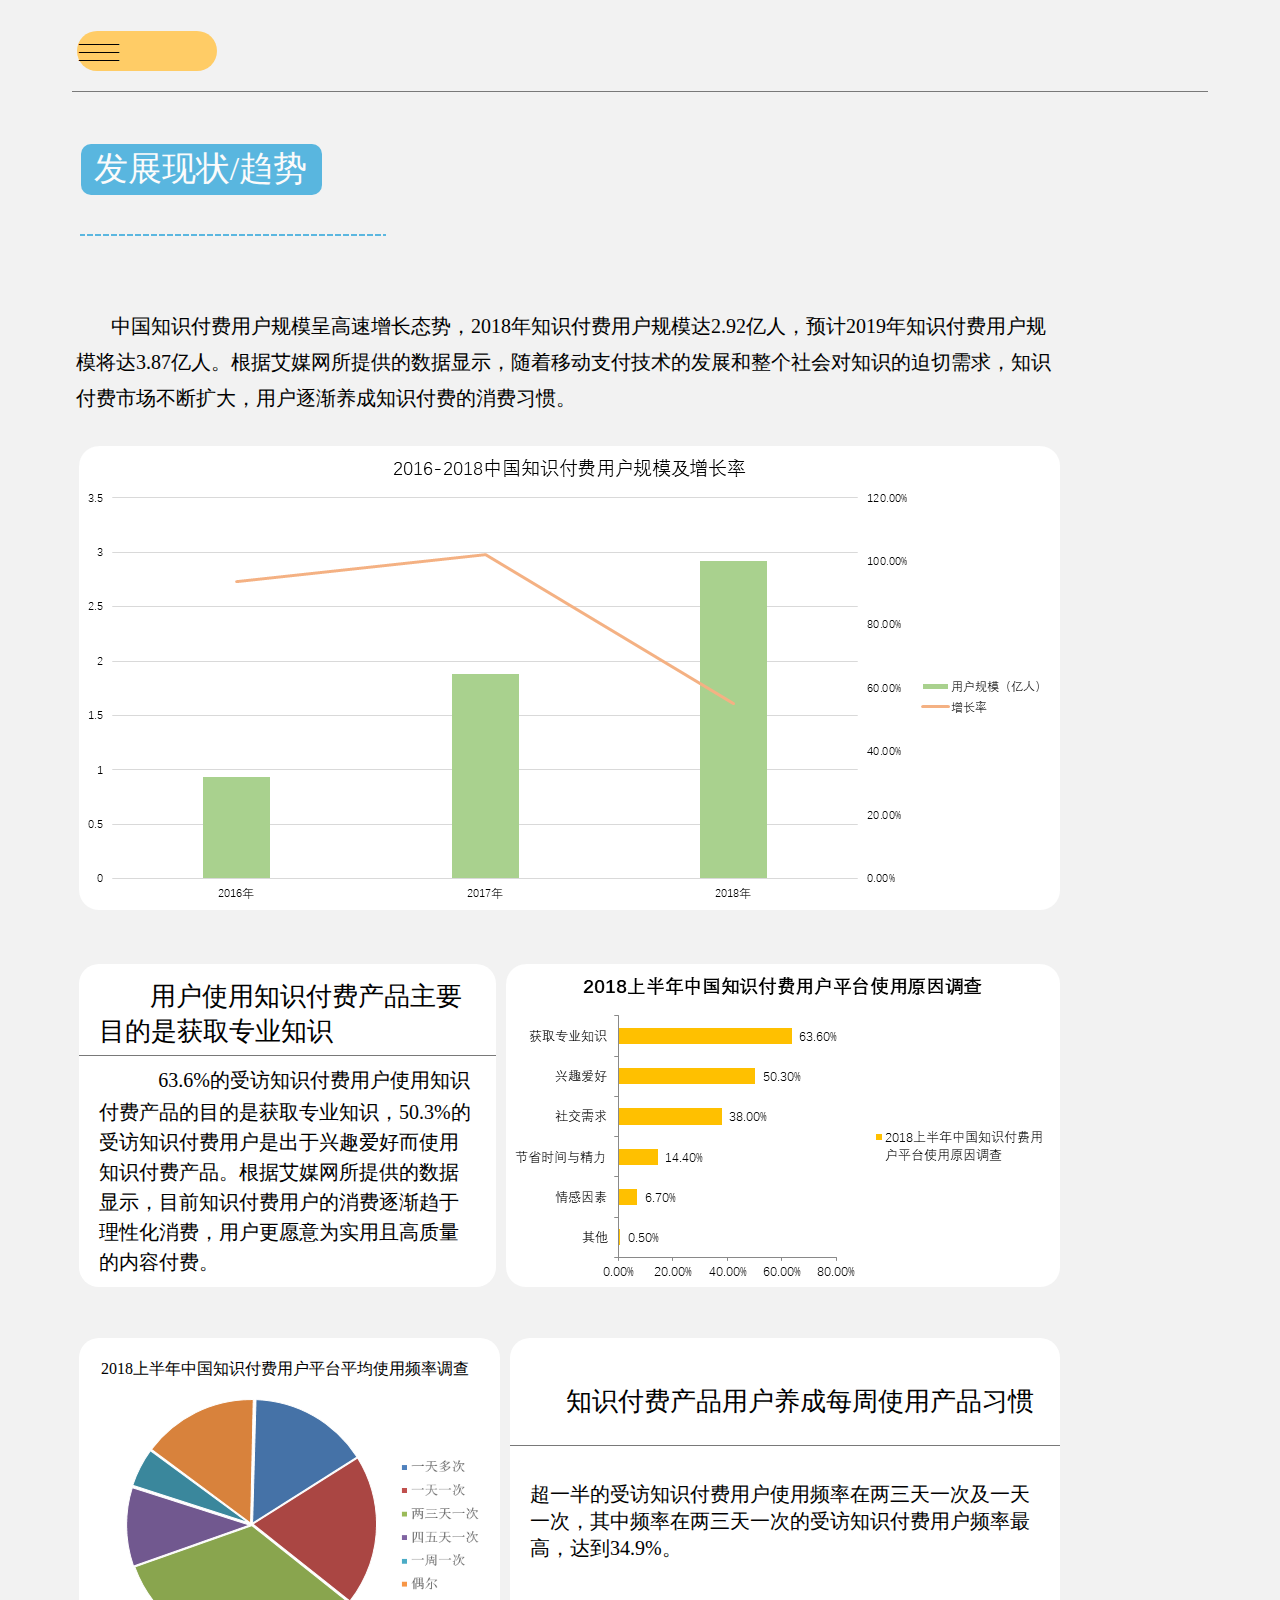
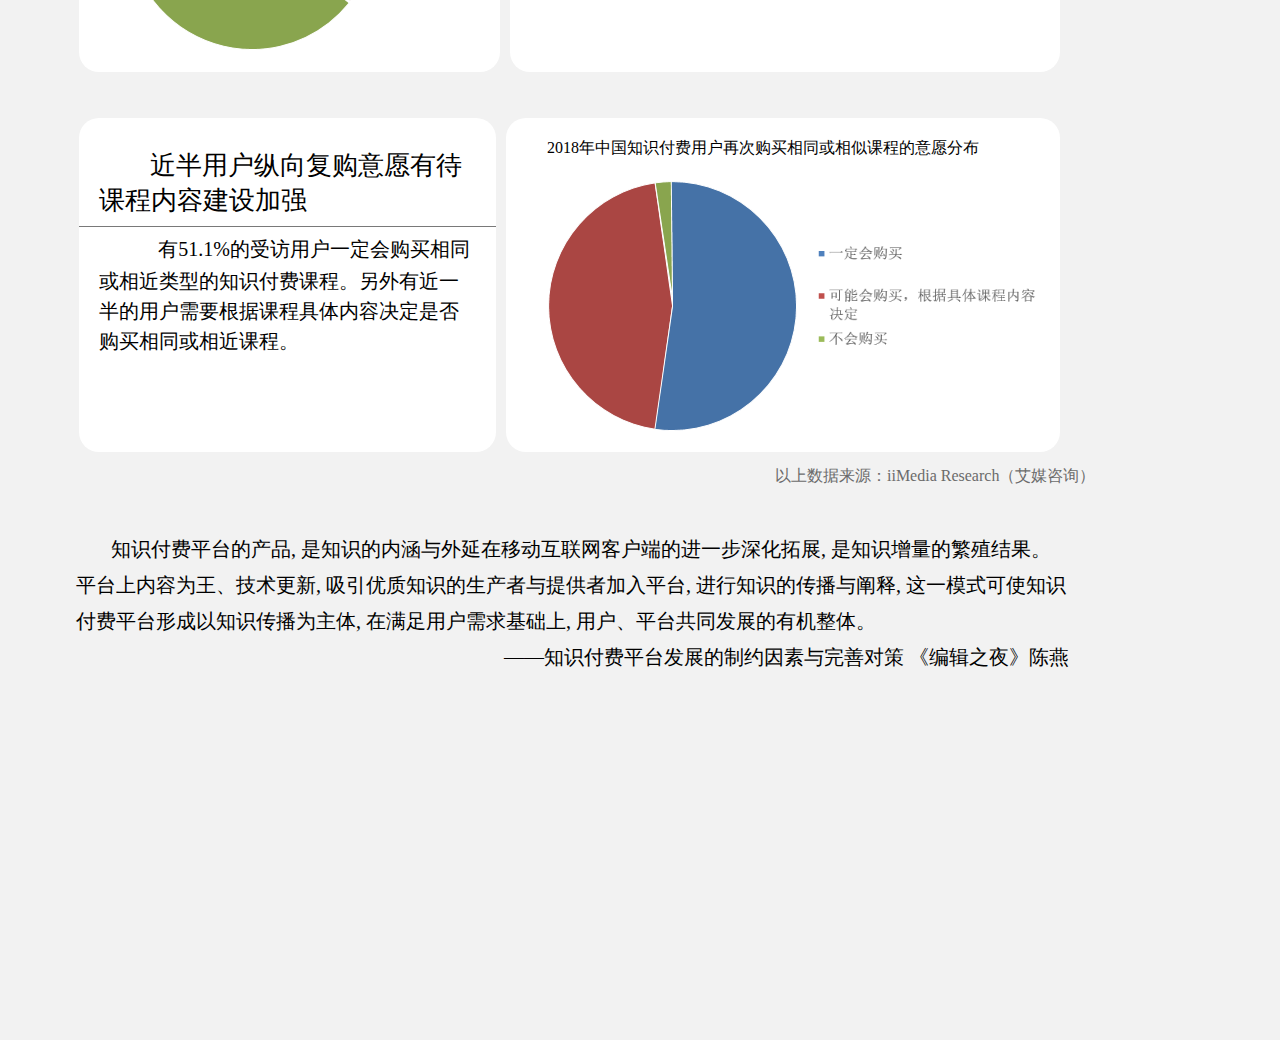
==== 发展现状_趋势.html @ af608e5d "enddata" ====
﻿<!DOCTYPE html>
<html>
  <head>
    <title>发展现状/趋势</title>
    <meta http-equiv="X-UA-Compatible" content="IE=edge"/>
    <meta http-equiv="content-type" content="text/html; charset=utf-8"/>
    <meta name="apple-mobile-web-app-capable" content="yes"/>
    <link href="resources/css/jquery-ui-themes.css" type="text/css" rel="stylesheet"/>
    <link href="resources/css/axure_rp_page.css" type="text/css" rel="stylesheet"/>
    <link href="data/styles.css" type="text/css" rel="stylesheet"/>
    <link href="files/发展现状_趋势/styles.css" type="text/css" rel="stylesheet"/>
    <script src="resources/scripts/jquery-1.7.1.min.js"></script>
    <script src="resources/scripts/jquery-ui-1.8.10.custom.min.js"></script>
    <script src="resources/scripts/axure/axQuery.js"></script>
    <script src="resources/scripts/axure/globals.js"></script>
    <script src="resources/scripts/axutils.js"></script>
    <script src="resources/scripts/axure/annotation.js"></script>
    <script src="resources/scripts/axure/axQuery.std.js"></script>
    <script src="resources/scripts/axure/doc.js"></script>
    <script src="data/document.js"></script>
    <script src="resources/scripts/messagecenter.js"></script>
    <script src="resources/scripts/axure/events.js"></script>
    <script src="resources/scripts/axure/recording.js"></script>
    <script src="resources/scripts/axure/action.js"></script>
    <script src="resources/scripts/axure/expr.js"></script>
    <script src="resources/scripts/axure/geometry.js"></script>
    <script src="resources/scripts/axure/flyout.js"></script>
    <script src="resources/scripts/axure/ie.js"></script>
    <script src="resources/scripts/axure/model.js"></script>
    <script src="resources/scripts/axure/repeater.js"></script>
    <script src="resources/scripts/axure/sto.js"></script>
    <script src="resources/scripts/axure/utils.temp.js"></script>
    <script src="resources/scripts/axure/variables.js"></script>
    <script src="resources/scripts/axure/drag.js"></script>
    <script src="resources/scripts/axure/move.js"></script>
    <script src="resources/scripts/axure/visibility.js"></script>
    <script src="resources/scripts/axure/style.js"></script>
    <script src="resources/scripts/axure/adaptive.js"></script>
    <script src="resources/scripts/axure/tree.js"></script>
    <script src="resources/scripts/axure/init.temp.js"></script>
    <script src="files/发展现状_趋势/data.js"></script>
    <script src="resources/scripts/axure/legacy.js"></script>
    <script src="resources/scripts/axure/viewer.js"></script>
    <script src="resources/scripts/axure/math.js"></script>
    <script type="text/javascript">
      $axure.utils.getTransparentGifPath = function() { return 'resources/images/transparent.gif'; };
      $axure.utils.getOtherPath = function() { return 'resources/Other.html'; };
      $axure.utils.getReloadPath = function() { return 'resources/reload.html'; };
    </script>
  </head>
  <body>
    <div id="base" class="">

      <!-- 目录遮盖 (矩形) -->
      <div id="u890" class="ax_default box_1" data-label="目录遮盖">
        <div id="u890_div" class=""></div>
        <!-- Unnamed () -->
        <div id="u891" class="text" style="display: none; visibility: hidden">
          <p><span></span></p>
        </div>
      </div>

      <!-- Unnamed (矩形) -->
      <div id="u892" class="ax_default label">
        <div id="u892_div" class=""></div>
        <!-- Unnamed () -->
        <div id="u893" class="text" style="visibility: visible;">
          <p><span>&nbsp;&nbsp; &nbsp; &nbsp; 中国知识付费用户规模呈高速增长态势，2018年知识付费用户规模达2.92亿人，预计2019年知识付费用户规模将达3.87亿人。根据艾媒网所提供的数据显示，随着移动支付技术的发展和整个社会对知识的迫切需求，知识付费市场不断扩大，用户逐渐养成知识付费的消费习惯。</span></p>
        </div>
      </div>

      <!-- Unnamed (图片) -->
      <div id="u894" class="ax_default _图片">
        <img id="u894_img" class="img " src="images/发展现状_趋势/u894.png"/>
        <!-- Unnamed () -->
        <div id="u895" class="text" style="display: none; visibility: hidden">
          <p><span></span></p>
        </div>
      </div>

      <!-- Unnamed (椭圆形) -->
      <div id="u896" class="ax_default ellipse">
        <img id="u896_img" class="img " src="images/发展现状_趋势/u896.png"/>
        <!-- Unnamed () -->
        <div id="u897" class="text" style="display: none; visibility: hidden">
          <p><span></span></p>
        </div>
      </div>

      <!-- Unnamed (椭圆形) -->
      <div id="u898" class="ax_default ellipse">
        <img id="u898_img" class="img " src="images/发展现状_趋势/u898.png"/>
        <!-- Unnamed () -->
        <div id="u899" class="text" style="display: none; visibility: hidden">
          <p><span></span></p>
        </div>
      </div>

      <!-- Unnamed (椭圆形) -->
      <div id="u900" class="ax_default ellipse">
        <img id="u900_img" class="img " src="images/发展现状_趋势/u900.png"/>
        <!-- Unnamed () -->
        <div id="u901" class="text" style="display: none; visibility: hidden">
          <p><span></span></p>
        </div>
      </div>

      <!-- Unnamed (椭圆形) -->
      <div id="u902" class="ax_default ellipse">
        <img id="u902_img" class="img " src="images/发展现状_趋势/u902.png"/>
        <!-- Unnamed () -->
        <div id="u903" class="text" style="display: none; visibility: hidden">
          <p><span></span></p>
        </div>
      </div>

      <!-- Unnamed (椭圆形) -->
      <div id="u904" class="ax_default ellipse">
        <img id="u904_img" class="img " src="images/发展现状_趋势/u904.png"/>
        <!-- Unnamed () -->
        <div id="u905" class="text" style="display: none; visibility: hidden">
          <p><span></span></p>
        </div>
      </div>

      <!-- 1z (矩形) -->
      <div id="u906" class="ax_default label ax_default_hidden" data-label="1z" style="display: none; visibility: hidden">
        <div id="u906_div" class=""></div>
        <!-- Unnamed () -->
        <div id="u907" class="text" style="visibility: visible;">
          <p><span>93.80%</span></p>
        </div>
      </div>

      <!-- 3z (矩形) -->
      <div id="u908" class="ax_default label ax_default_hidden" data-label="3z" style="display: none; visibility: hidden">
        <div id="u908_div" class=""></div>
        <!-- Unnamed () -->
        <div id="u909" class="text" style="visibility: visible;">
          <p><span>55.30%</span></p>
        </div>
      </div>

      <!-- 2y (矩形) -->
      <div id="u910" class="ax_default label ax_default_hidden" data-label="2y" style="display: none; visibility: hidden">
        <div id="u910_div" class=""></div>
        <!-- Unnamed () -->
        <div id="u911" class="text" style="visibility: visible;">
          <p><span>1.88</span></p>
        </div>
      </div>

      <!-- 1y (矩形) -->
      <div id="u912" class="ax_default label ax_default_hidden" data-label="1y" style="display: none; visibility: hidden">
        <div id="u912_div" class=""></div>
        <!-- Unnamed () -->
        <div id="u913" class="text" style="visibility: visible;">
          <p><span>0.93</span></p>
        </div>
      </div>

      <!-- 3y (矩形) -->
      <div id="u914" class="ax_default label ax_default_hidden" data-label="3y" style="display: none; visibility: hidden">
        <div id="u914_div" class=""></div>
        <!-- Unnamed () -->
        <div id="u915" class="text" style="visibility: visible;">
          <p><span>2.92</span></p>
        </div>
      </div>

      <!-- 2z (矩形) -->
      <div id="u916" class="ax_default label ax_default_hidden" data-label="2z" style="display: none; visibility: hidden">
        <div id="u916_div" class=""></div>
        <!-- Unnamed () -->
        <div id="u917" class="text" style="visibility: visible;">
          <p><span>102.20%</span></p>
        </div>
      </div>

      <!-- Unnamed (图片) -->
      <div id="u918" class="ax_default _图片">
        <img id="u918_img" class="img " src="images/发展现状_趋势/u918.png"/>
        <!-- Unnamed () -->
        <div id="u919" class="text" style="display: none; visibility: hidden">
          <p><span></span></p>
        </div>
      </div>

      <!-- Unnamed (矩形) -->
      <div id="u920" class="ax_default _文本段落">
        <div id="u920_div" class=""></div>
        <!-- Unnamed () -->
        <div id="u921" class="text" style="visibility: visible;">
          <p style="font-size:26px;"><span style="font-family:'Arial Normal', 'Arial';font-weight:400;">&nbsp;&nbsp; &nbsp; &nbsp; </span><span style="font-family:'微软雅黑';font-weight:400;font-style:normal;">用户使用知识付费产品主要目的是获取专业知识</span></p><p style="font-size:6px;"><span style="font-family:'微软雅黑';font-weight:400;font-style:normal;"><br></span></p><p style="font-size:6px;"><span style="font-family:'微软雅黑';font-weight:400;font-style:normal;"><br></span></p><p style="font-size:26px;"><span style="font-family:'Arial Normal', 'Arial';font-weight:400;">&nbsp;　　</span><span style="font-family:'微软雅黑';font-weight:400;font-style:normal;font-size:20px;">63.6%的受访知识付费用户使用知识付费产品的目的是获取专业知识，50.3%的受访知识付费用户是出于兴趣爱好而使用知识付费产品。根据艾媒网所提供的数据显示，目前知识付费用户的消费逐渐趋于理性化消费，用户更愿意为实用且高质量的内容付费。</span></p><p style="font-size:26px;"><span style="font-family:'Arial Normal', 'Arial';font-weight:400;"><br></span></p>
        </div>
      </div>

      <!-- Unnamed (水平线) -->
      <div id="u922" class="ax_default line">
        <img id="u922_img" class="img " src="images/发展现状_趋势/u922.png"/>
        <!-- Unnamed () -->
        <div id="u923" class="text" style="display: none; visibility: hidden">
          <p><span></span></p>
        </div>
      </div>

      <!-- Unnamed (矩形) -->
      <div id="u924" class="ax_default box_1">
        <div id="u924_div" class=""></div>
        <!-- Unnamed () -->
        <div id="u925" class="text" style="display: none; visibility: hidden">
          <p><span></span></p>
        </div>
      </div>

      <!-- Unnamed (矩形) -->
      <div id="u926" class="ax_default label">
        <div id="u926_div" class=""></div>
        <!-- Unnamed () -->
        <div id="u927" class="text" style="visibility: visible;">
          <p><span>2018上半年中国知识付费用户平台平均使用频率调查</span></p><p><span><br></span></p>
        </div>
      </div>

      <!-- 浅蓝 (形状) -->
      <div id="u928" class="ax_default ellipse" data-label="浅蓝" title="一天多次, 15.90%">
        <img id="u928_img" class="img " src="images/发展现状_趋势/浅蓝_u928.png"/>
        <!-- Unnamed () -->
        <div id="u929" class="text" style="display: none; visibility: hidden">
          <p><span></span></p>
        </div>
      </div>

      <!-- 黄 (形状) -->
      <div id="u930" class="ax_default ellipse" data-label="黄" title="偶尔, 14.90% ">
        <img id="u930_img" class="img " src="images/发展现状_趋势/黄_u930.png"/>
        <!-- Unnamed () -->
        <div id="u931" class="text" style="display: none; visibility: hidden">
          <p><span></span></p>
        </div>
      </div>

      <!-- 红 (形状) -->
      <div id="u932" class="ax_default ellipse" data-label="红" title="一天一次, 19.50% ">
        <img id="u932_img" class="img " src="images/发展现状_趋势/红_u932.png"/>
        <!-- Unnamed () -->
        <div id="u933" class="text" style="display: none; visibility: hidden">
          <p><span></span></p>
        </div>
      </div>

      <!-- Unnamed (图片) -->
      <div id="u934" class="ax_default _图片">
        <img id="u934_img" class="img " src="images/发展现状_趋势/u934.png"/>
        <!-- Unnamed () -->
        <div id="u935" class="text" style="display: none; visibility: hidden">
          <p><span></span></p>
        </div>
      </div>

      <!-- Unnamed (矩形) -->
      <div id="u936" class="ax_default _文本段落">
        <div id="u936_div" class=""></div>
        <!-- Unnamed () -->
        <div id="u937" class="text" style="visibility: visible;">
          <p style="font-size:26px;"><span style="font-family:'Arial Normal', 'Arial';font-weight:400;"><br></span></p><p style="font-size:26px;"><span style="font-family:'Arial Normal', 'Arial';font-weight:400;">&nbsp;&nbsp; &nbsp; </span><span style="font-family:'微软雅黑';font-weight:400;font-style:normal;">知识付费产品用户养成每周使用产品习惯</span></p><p style="font-size:26px;"><span style="font-family:'Arial Normal', 'Arial';font-weight:400;"><br></span></p><p style="font-size:26px;"><span style="font-family:'Arial Normal', 'Arial';font-weight:400;"><br></span></p><p style="font-size:20px;"><span style="font-family:'微软雅黑';font-weight:400;font-style:normal;">超一半的受访知识付费用户使用频率在两三天一次及一天一次，其中频率在两三天一次的受访知识付费用户频率最高，达到34.9%。</span></p><p style="font-size:13px;"><span style="font-family:'Arial Normal', 'Arial';font-weight:400;"><br></span></p>
        </div>
      </div>

      <!-- Unnamed (水平线) -->
      <div id="u938" class="ax_default line">
        <img id="u938_img" class="img " src="images/发展现状_趋势/u938.png"/>
        <!-- Unnamed () -->
        <div id="u939" class="text" style="display: none; visibility: hidden">
          <p><span></span></p>
        </div>
      </div>

      <!-- Unnamed (矩形) -->
      <div id="u940" class="ax_default box_1">
        <div id="u940_div" class=""></div>
        <!-- Unnamed () -->
        <div id="u941" class="text" style="display: none; visibility: hidden">
          <p><span></span></p>
        </div>
      </div>

      <!-- Unnamed (矩形) -->
      <div id="u942" class="ax_default label">
        <div id="u942_div" class=""></div>
        <!-- Unnamed () -->
        <div id="u943" class="text" style="visibility: visible;">
          <p><span>2018年中国知识付费用户再次购买相同或相似课程的意愿分布</span></p>
        </div>
      </div>

      <!-- 红2 (形状) -->
      <div id="u944" class="ax_default ellipse" data-label="红2" title="可能会购买，根据具体课程内容决定, 48.20% ">
        <img id="u944_img" class="img " src="images/发展现状_趋势/红2_u944.png"/>
        <!-- Unnamed () -->
        <div id="u945" class="text" style="display: none; visibility: hidden">
          <p><span></span></p>
        </div>
      </div>

      <!-- 浅蓝2 (形状) -->
      <div id="u946" class="ax_default ellipse" data-label="浅蓝2" title="一定会购买, 51.10%">
        <img id="u946_img" class="img " src="images/发展现状_趋势/浅蓝2_u946.png"/>
        <!-- Unnamed () -->
        <div id="u947" class="text" style="display: none; visibility: hidden">
          <p><span></span></p>
        </div>
      </div>

      <!-- 绿2 (形状) -->
      <div id="u948" class="ax_default ellipse" data-label="绿2" title="不会购买, 0.70%">
        <img id="u948_img" class="img " src="images/发展现状_趋势/绿2_u948.png"/>
        <!-- Unnamed () -->
        <div id="u949" class="text" style="display: none; visibility: hidden">
          <p><span></span></p>
        </div>
      </div>

      <!-- Unnamed (图片) -->
      <div id="u950" class="ax_default _图片">
        <img id="u950_img" class="img " src="images/发展现状_趋势/u950.png"/>
        <!-- Unnamed () -->
        <div id="u951" class="text" style="display: none; visibility: hidden">
          <p><span></span></p>
        </div>
      </div>

      <!-- Unnamed (矩形) -->
      <div id="u952" class="ax_default _文本段落">
        <div id="u952_div" class=""></div>
        <!-- Unnamed () -->
        <div id="u953" class="text" style="visibility: visible;">
          <p style="font-size:26px;"><span style="font-family:'Arial Normal', 'Arial';font-weight:400;">&nbsp;&nbsp; &nbsp; &nbsp; </span><span style="font-family:'微软雅黑';font-weight:400;font-style:normal;">近半用户纵向复购意愿有待课程内容建设加强</span></p><p style="font-size:6px;"><span style="font-family:'微软雅黑';font-weight:400;font-style:normal;"><br></span></p><p style="font-size:6px;"><span style="font-family:'微软雅黑';font-weight:400;font-style:normal;"><br></span></p><p style="font-size:26px;"><span style="font-family:'Arial Normal', 'Arial';font-weight:400;">&nbsp;　　</span><span style="font-family:'微软雅黑';font-weight:400;font-style:normal;font-size:20px;">有51.1%的受访用户一定会购买相同或相近类型的知识付费课程。另外有近一半的用户需要根据课程具体内容决定是否购买相同或相近课程。</span></p><p style="font-size:26px;"><span style="font-family:'Arial Normal', 'Arial';font-weight:400;"><br></span></p>
        </div>
      </div>

      <!-- Unnamed (水平线) -->
      <div id="u954" class="ax_default line">
        <img id="u954_img" class="img " src="images/发展现状_趋势/u922.png"/>
        <!-- Unnamed () -->
        <div id="u955" class="text" style="display: none; visibility: hidden">
          <p><span></span></p>
        </div>
      </div>

      <!-- Unnamed (矩形) -->
      <div id="u956" class="ax_default _文本段落">
        <div id="u956_div" class=""></div>
        <!-- Unnamed () -->
        <div id="u957" class="text" style="visibility: visible;">
          <p style="text-align:left;"><span>&nbsp;&nbsp; &nbsp; &nbsp; 知识付费平台的产品, 是知识的内涵与外延在移动互联网客户端的进一步深化拓展, 是知识增量的繁殖结果。平台上内容为王、技术更新, 吸引优质知识的生产者与提供者加入平台, 进行知识的传播与阐释, 这一模式可使知识付费平台形成以知识传播为主体, 在满足用户需求基础上, 用户、平台共同发展的有机整体。</span></p><p style="text-align:right;"><span>——知识付费平台发展的制约因素与完善对策 《编辑之夜》陈燕</span></p><p style="text-align:left;"><span><br></span></p>
        </div>
      </div>

      <!-- Unnamed (矩形) -->
      <div id="u958" class="ax_default label">
        <div id="u958_div" class=""></div>
        <!-- Unnamed () -->
        <div id="u959" class="text" style="visibility: visible;">
          <p><span>以上数据来源：iiMedia Research（艾媒咨询）</span></p>
        </div>
      </div>

      <!-- Unnamed (矩形) -->
      <div id="u960" class="ax_default label">
        <div id="u960_div" class=""></div>
        <!-- Unnamed () -->
        <div id="u961" class="text" style="visibility: visible;">
          <p><span>发展现状/趋势</span></p>
        </div>
      </div>

      <!-- Unnamed (水平线) -->
      <div id="u962" class="ax_default line">
        <img id="u962_img" class="img " src="images/行业驱动力/u48.png"/>
        <!-- Unnamed () -->
        <div id="u963" class="text" style="display: none; visibility: hidden">
          <p><span></span></p>
        </div>
      </div>

      <!-- Unnamed (矩形) -->
      <div id="u964" class="ax_default label">
        <div id="u964_div" class=""></div>
        <!-- Unnamed () -->
        <div id="u965" class="text" style="display: none; visibility: hidden">
          <p><span></span></p>
        </div>
      </div>

      <!-- q绿 (形状) -->
      <div id="u966" class="ax_default ellipse" data-label="q绿" title="一周一次, 5.60% ">
        <img id="u966_img" class="img " src="images/发展现状_趋势/q绿_u966.png"/>
        <!-- Unnamed () -->
        <div id="u967" class="text" style="display: none; visibility: hidden">
          <p><span></span></p>
        </div>
      </div>

      <!-- 绿 (形状) -->
      <div id="u968" class="ax_default ellipse" data-label="绿" title="两三天一次, 34.90%">
        <img id="u968_img" class="img " src="images/发展现状_趋势/绿_u968.png"/>
        <!-- Unnamed () -->
        <div id="u969" class="text" style="display: none; visibility: hidden">
          <p><span></span></p>
        </div>
      </div>

      <!-- 紫 (形状) -->
      <div id="u970" class="ax_default ellipse" data-label="紫" title="四五天一次, 9.20% ">
        <img id="u970_img" class="img " src="images/发展现状_趋势/紫_u970.png"/>
        <!-- Unnamed () -->
        <div id="u971" class="text" style="display: none; visibility: hidden">
          <p><span></span></p>
        </div>
      </div>

      <!-- 典型平台 (矩形) -->
      <div id="u972" class="ax_default button" data-label="典型平台">
        <div id="u972_div" class=""></div>
        <!-- Unnamed () -->
        <div id="u973" class="text" style="visibility: visible;">
          <p><span>典型平台</span></p>
        </div>
      </div>

      <!-- Unnamed (水平线) -->
      <div id="u974" class="ax_default line">
        <img id="u974_img" class="img " src="images/行业驱动力/u68.png"/>
        <!-- Unnamed () -->
        <div id="u975" class="text" style="display: none; visibility: hidden">
          <p><span></span></p>
        </div>
      </div>

      <!-- 目录 (矩形) -->
      <div id="u976" class="ax_default primary_button" data-label="目录">
        <div id="u976_div" class=""></div>
        <!-- Unnamed () -->
        <div id="u977" class="text" style="visibility: visible;">
          <p><span>——</span></p><p><span>——</span></p><p><span>——</span></p>
        </div>
      </div>

      <!-- 行业驱动力 (矩形) -->
      <div id="u978" class="ax_default button" data-label="行业驱动力">
        <div id="u978_div" class=""></div>
        <!-- Unnamed () -->
        <div id="u979" class="text" style="visibility: visible;">
          <p><span>行业驱动力</span></p>
        </div>
      </div>

      <!-- 行业发展历程 (矩形) -->
      <div id="u980" class="ax_default button" data-label="行业发展历程">
        <div id="u980_div" class=""></div>
        <!-- Unnamed () -->
        <div id="u981" class="text" style="visibility: visible;">
          <p><span>行业发展历程</span></p>
        </div>
      </div>

      <!-- 发展现状 (矩形) -->
      <div id="u982" class="ax_default button" data-label="发展现状">
        <div id="u982_div" class=""></div>
        <!-- Unnamed () -->
        <div id="u983" class="text" style="visibility: visible;">
          <p><span>发展现状/趋势</span></p>
        </div>
      </div>

      <!-- Unnamed (形状) -->
      <div id="u984" class="ax_default icon">
        <img id="u984_img" class="img " src="images/行业驱动力/u78.png"/>
        <!-- Unnamed () -->
        <div id="u985" class="text" style="display: none; visibility: hidden">
          <p><span></span></p>
        </div>
      </div>

      <!-- 目录遮盖 (矩形) -->
      <div id="u986" class="ax_default box_1" data-label="目录遮盖">
        <div id="u986_div" class=""></div>
        <!-- Unnamed () -->
        <div id="u987" class="text" style="display: none; visibility: hidden">
          <p><span></span></p>
        </div>
      </div>

      <!-- 二级菜单 (组合) -->
      <div id="u988" class="ax_default ax_default_hidden" data-label="二级菜单" style="display: none; visibility: hidden">

        <!-- 喜马拉雅FM (矩形) -->
        <div id="u989" class="ax_default button" data-label="喜马拉雅FM">
          <img id="u989_img" class="img " src="images/首页/喜马拉雅fm_u28.png"/>
          <!-- Unnamed () -->
          <div id="u990" class="text" style="visibility: visible;">
            <p><span>喜马拉雅FM</span></p>
          </div>
        </div>

        <!-- 知乎 (矩形) -->
        <div id="u991" class="ax_default button" data-label="知乎">
          <img id="u991_img" class="img " src="images/首页/喜马拉雅fm_u28.png"/>
          <!-- Unnamed () -->
          <div id="u992" class="text" style="visibility: visible;">
            <p><span>知乎</span></p>
          </div>
        </div>

        <!-- 得到 (矩形) -->
        <div id="u993" class="ax_default button" data-label="得到">
          <img id="u993_img" class="img " src="images/首页/喜马拉雅fm_u28.png"/>
          <!-- Unnamed () -->
          <div id="u994" class="text" style="visibility: visible;">
            <p><span>得到</span></p>
          </div>
        </div>

        <!-- 对比分析 (矩形) -->
        <div id="u995" class="ax_default button" data-label="对比分析">
          <img id="u995_img" class="img " src="images/首页/喜马拉雅fm_u28.png"/>
          <!-- Unnamed () -->
          <div id="u996" class="text" style="visibility: visible;">
            <p><span>对比分析</span></p>
          </div>
        </div>
      </div>

      <!-- Unnamed (椭圆形) -->
      <div id="u997" class="ax_default ellipse">
        <img id="u997_img" class="img " src="images/发展现状_趋势/u997.png"/>
        <!-- Unnamed () -->
        <div id="u998" class="text" style="display: none; visibility: hidden">
          <p><span></span></p>
        </div>
      </div>
    </div>
  </body>
</html>
---- resources/css/axure_rp_page.css ----
﻿/* so the window resize fires within a frame in IE7 */
html, body {
    height: 100%;
}

a {
    color: inherit;
}

p {
    margin: 0px;
    text-rendering: optimizeLegibility;
    font-feature-settings: "kern" 1;
    -webkit-font-feature-settings: "kern";
    -moz-font-feature-settings: "kern";
    -moz-font-feature-settings: "kern=1";
    font-kerning: normal;
}

iframe {
    background: #FFFFFF;
}

/* to match IE with C, FF */
input {
    padding: 1px 0px 1px 0px;
    box-sizing: border-box;
    -moz-box-sizing: border-box;
}

textarea {
    margin: 0px;
    box-sizing: border-box;
    -moz-box-sizing: border-box;
}

div.intcases {
    font-family: arial; 
    font-size: 12px;
    text-align:left; 
    border:1px solid #AAA; 
    background:#FFF none repeat scroll 0% 0%; 
    z-index:9999; 
    visibility:hidden; 
    position:absolute;
    padding: 0px;
    border-radius: 3px;
    white-space: nowrap;
}

div.intcaselink {
    cursor: pointer;
    padding: 3px 8px 3px 8px;
    margin: 5px;
    background:#EEE none repeat scroll 0% 0%; 
    border:1px solid #AAA;
    border-radius: 3px;
}

div.refpageimage {
    position: absolute;
    left: 0px;
    top: 0px;
    font-size: 0px;
    width: 16px;
    height: 16px;
    cursor: pointer;
    background-image: url(images/newwindow.gif);
    background-repeat: no-repeat;
}

div.annnoteimage {
    position: absolute;
    left: 0px;
    top: 0px;
    font-size: 0px;
    /*width: 16px;
    height: 12px;*/
    cursor: help;
    /*background-image: url(images/note.gif);*/
    /*background-repeat: no-repeat;*/
    width: 13px;
    height: 12px;
    padding-top: 1px;
    text-align: center;
    background-color: #138CDD;
    -moz-box-shadow: 1px 1px 3px #aaa;
    -webkit-box-shadow: 1px 1px 3px #aaa;
    box-shadow: 1px 1px 3px #aaa;
}

div.annnoteline {
    display: inline-block;
    width: 9px;
    height: 1px;
    border-bottom: 1px solid white;
    margin-top: 1px;
}

div.annnotelabel {
    position: absolute;
    left: 0px;
    top: 0px;
    font-family: Helvetica,Arial;
    font-size: 10px;
    /*border: 1px solid rgb(166,221,242);*/
    cursor: help;
    /*background:rgb(0,157,217) none repeat scroll 0% 0%;*/ 
    padding: 1px 3px 1px 3px;
    white-space: nowrap;
    color: white;
    
    background-color: #138CDD;
    -moz-box-shadow: 1px 1px 3px #aaa;
    -webkit-box-shadow: 1px 1px 3px #aaa;
    box-shadow: 1px 1px 3px #aaa;
}

.annotation {
    font-size: 12px;
    padding-left: 2px;
    margin-bottom: 5px;
}

.annotationName {
    /*font-size: 13px;
    font-weight: bold;
    margin-bottom: 3px;
    white-space: nowrap;*/

    font-family: 'Trebuchet MS';
    font-size: 14px;
    font-weight: bold;
    margin-bottom: 5px;
    white-space: nowrap;
}

.annotationValue {
    font-family: Arial, Helvetica, Sans-Serif;
    font-size: 12px;
    color: #4a4a4a;
    line-height: 21px;
    margin-bottom: 20px;
}

.noteLink {
    text-decoration: inherit;
    color: inherit;
}

.noteLink:hover {
    background-color: white;
}

/* this is a fix for the issue where dialogs jump around and takes the text-align from the body */
.dialogFix {
    position:absolute;
    text-align:left;
    border: 1px solid #8f949a;
}


@keyframes pulsate {
  from {
    box-shadow: 0 0 10px #15d6ba;
  }
  to {
    box-shadow: 0 0 20px #15d6ba;
  }
}

@-webkit-keyframes pulsate {
  from {
    -webkit-box-shadow: 0 0 10px #15d6ba;
    box-shadow: 0 0 10px #15d6ba;
  }
  to {
    -webkit-box-shadow: 0 0 20px #15d6ba;
    box-shadow: 0 0 20px #15d6ba;
  }
}
 
@-moz-keyframes pulsate {
  from {
    -moz-box-shadow: 0 0 10px #15d6ba;
    box-shadow: 0 0 10px #15d6ba;
  }
  to {
    -moz-box-shadow: 0 0 20px #15d6ba;
    box-shadow: 0 0 20px #15d6ba;
  }
}

.legacyPulsateBorder {
    /*border: 5px solid #15d6ba;
    margin: -5px;*/
    -moz-box-shadow: 0 0 10px 3px #15d6ba;
    box-shadow: 0 0 10px 3px #15d6ba;
}

.pulsateBorder {
  animation-name: pulsate;
  animation-timing-function: ease-in-out;
  animation-duration: 0.9s;
  animation-iteration-count: infinite;
  animation-direction: alternate;
  
  -webkit-animation-name: pulsate;
  -webkit-animation-timing-function: ease-in-out;
  -webkit-animation-duration: 0.9s;
  -webkit-animation-iteration-count: infinite;
  -webkit-animation-direction: alternate;

  -moz-animation-name: pulsate;
  -moz-animation-timing-function: ease-in-out;
  -moz-animation-duration: 0.9s;
  -moz-animation-iteration-count: infinite;
  -moz-animation-direction: alternate;
}

.ax_default_hidden, .ax_default_unplaced{
    display: none;
    visibility: hidden;
}

.widgetNoteSelected {
    -moz-box-shadow: 0 0 10px 3px #138CDD;
    box-shadow: 0 0 10px 3px #138CDD;
    /*-moz-box-shadow: 0 0 20px #3915d6;
    box-shadow: 0 0 20px #3915d6;*/
    /*border: 3px solid #3915d6;*/
    /*margin: -3px;*/
}


.singleImg {
    display: none;
    visibility: hidden;
}
---- files/发展现状_趋势/styles.css ----
﻿body {
  margin:0px;
  background-color:rgba(242, 242, 242, 1);
  background-image:none;
  position:relative;
  left:-138px;
  width:1136px;
  margin-left:auto;
  margin-right:auto;
  text-align:left;
}
#base {
  position:absolute;
  z-index:0;
}
#u890_div {
  position:absolute;
  left:0px;
  top:0px;
  width:781px;
  height:65px;
  background:inherit;
  background-color:rgba(242, 242, 242, 1);
  border:none;
  border-radius:0px;
  -moz-box-shadow:none;
  -webkit-box-shadow:none;
  box-shadow:none;
}
#u890 {
  position:absolute;
  left:145px;
  top:483px;
  width:781px;
  height:65px;
}
#u891 {
  position:absolute;
  left:2px;
  top:24px;
  width:777px;
  visibility:hidden;
  word-wrap:break-word;
}
#u892_div {
  position:absolute;
  left:0px;
  top:0px;
  width:987px;
  height:109px;
  background:inherit;
  background-color:rgba(255, 255, 255, 0);
  border:none;
  border-radius:0px;
  -moz-box-shadow:none;
  -webkit-box-shadow:none;
  box-shadow:none;
  font-family:'微软雅黑';
  font-weight:400;
  font-style:normal;
  font-size:20px;
  line-height:36px;
}
#u892 {
  position:absolute;
  left:142px;
  top:308px;
  width:987px;
  height:109px;
  font-family:'微软雅黑';
  font-weight:400;
  font-style:normal;
  font-size:20px;
  line-height:36px;
}
#u893 {
  position:absolute;
  left:0px;
  top:0px;
  width:987px;
  word-wrap:break-word;
}
#u894_img {
  position:absolute;
  left:0px;
  top:0px;
  width:981px;
  height:464px;
}
#u894 {
  position:absolute;
  left:145px;
  top:446px;
  width:981px;
  height:464px;
}
#u895 {
  position:absolute;
  left:2px;
  top:224px;
  width:977px;
  visibility:hidden;
  word-wrap:break-word;
}
#u896_img {
  position:absolute;
  left:0px;
  top:0px;
  width:114px;
  height:86px;
}
#u896 {
  position:absolute;
  left:254px;
  top:548px;
  width:114px;
  height:86px;
  opacity:0;
}
#u897 {
  position:absolute;
  left:2px;
  top:35px;
  width:110px;
  visibility:hidden;
  word-wrap:break-word;
}
#u898_img {
  position:absolute;
  left:0px;
  top:0px;
  width:72px;
  height:131px;
}
#u898 {
  position:absolute;
  left:269px;
  top:741px;
  width:72px;
  height:131px;
  opacity:0;
}
#u899 {
  position:absolute;
  left:2px;
  top:58px;
  width:68px;
  visibility:hidden;
  word-wrap:break-word;
}
#u900_img {
  position:absolute;
  left:0px;
  top:0px;
  width:120px;
  height:73px;
}
#u900 {
  position:absolute;
  left:481px;
  top:517px;
  width:120px;
  height:73px;
  opacity:0;
}
#u901 {
  position:absolute;
  left:2px;
  top:28px;
  width:116px;
  visibility:hidden;
  word-wrap:break-word;
}
#u902_img {
  position:absolute;
  left:0px;
  top:0px;
  width:74px;
  height:319px;
}
#u902 {
  position:absolute;
  left:765px;
  top:553px;
  width:74px;
  height:319px;
  opacity:0;
}
#u903 {
  position:absolute;
  left:2px;
  top:152px;
  width:70px;
  visibility:hidden;
  word-wrap:break-word;
}
#u904_img {
  position:absolute;
  left:0px;
  top:0px;
  width:72px;
  height:223px;
}
#u904 {
  position:absolute;
  left:512px;
  top:649px;
  width:72px;
  height:223px;
  opacity:0;
}
#u905 {
  position:absolute;
  left:2px;
  top:104px;
  width:68px;
  visibility:hidden;
  word-wrap:break-word;
}
#u906_div {
  position:absolute;
  left:0px;
  top:0px;
  width:62px;
  height:17px;
  background:inherit;
  background-color:rgba(255, 255, 255, 0);
  border:none;
  border-radius:0px;
  -moz-box-shadow:none;
  -webkit-box-shadow:none;
  box-shadow:none;
  font-size:18px;
  color:#515151;
}
#u906 {
  position:absolute;
  left:254px;
  top:587px;
  width:62px;
  height:17px;
  font-size:18px;
  color:#515151;
}
#u907 {
  position:absolute;
  left:0px;
  top:0px;
  width:62px;
  white-space:nowrap;
}
#u908_div {
  position:absolute;
  left:0px;
  top:0px;
  width:68px;
  height:38px;
  background:inherit;
  background-color:rgba(255, 255, 255, 0);
  border:none;
  border-radius:0px;
  -moz-box-shadow:none;
  -webkit-box-shadow:none;
  box-shadow:none;
  font-size:18px;
  color:#515151;
}
#u908 {
  position:absolute;
  left:791px;
  top:723px;
  width:68px;
  height:38px;
  font-size:18px;
  color:#515151;
}
#u909 {
  position:absolute;
  left:0px;
  top:0px;
  width:68px;
  word-wrap:break-word;
}
#u910_div {
  position:absolute;
  left:0px;
  top:0px;
  width:36px;
  height:22px;
  background:inherit;
  background-color:rgba(255, 255, 255, 0);
  border:none;
  border-radius:0px;
  -moz-box-shadow:none;
  -webkit-box-shadow:none;
  box-shadow:none;
  font-size:18px;
  color:#515151;
}
#u910 {
  position:absolute;
  left:534px;
  top:645px;
  width:36px;
  height:22px;
  font-size:18px;
  color:#515151;
}
#u911 {
  position:absolute;
  left:0px;
  top:0px;
  width:36px;
  white-space:nowrap;
}
#u912_div {
  position:absolute;
  left:0px;
  top:0px;
  width:36px;
  height:21px;
  background:inherit;
  background-color:rgba(255, 255, 255, 0);
  border:none;
  border-radius:0px;
  -moz-box-shadow:none;
  -webkit-box-shadow:none;
  box-shadow:none;
  font-size:18px;
  color:#515151;
}
#u912 {
  position:absolute;
  left:286px;
  top:750px;
  width:36px;
  height:21px;
  font-size:18px;
  color:#515151;
}
#u913 {
  position:absolute;
  left:0px;
  top:0px;
  width:36px;
  white-space:nowrap;
}
#u914_div {
  position:absolute;
  left:0px;
  top:0px;
  width:36px;
  height:17px;
  background:inherit;
  background-color:rgba(255, 255, 255, 0);
  border:none;
  border-radius:0px;
  -moz-box-shadow:none;
  -webkit-box-shadow:none;
  box-shadow:none;
  font-size:18px;
  color:#515151;
}
#u914 {
  position:absolute;
  left:782px;
  top:539px;
  width:36px;
  height:17px;
  font-size:18px;
  color:#515151;
}
#u915 {
  position:absolute;
  left:0px;
  top:0px;
  width:36px;
  white-space:nowrap;
}
#u916_div {
  position:absolute;
  left:0px;
  top:0px;
  width:72px;
  height:17px;
  background:inherit;
  background-color:rgba(255, 255, 255, 0);
  border:none;
  border-radius:0px;
  -moz-box-shadow:none;
  -webkit-box-shadow:none;
  box-shadow:none;
  font-size:18px;
  color:#515151;
}
#u916 {
  position:absolute;
  left:514px;
  top:527px;
  width:72px;
  height:17px;
  font-size:18px;
  color:#515151;
}
#u917 {
  position:absolute;
  left:0px;
  top:0px;
  width:72px;
  white-space:nowrap;
}
#u918_img {
  position:absolute;
  left:0px;
  top:0px;
  width:554px;
  height:323px;
}
#u918 {
  position:absolute;
  left:572px;
  top:964px;
  width:554px;
  height:323px;
}
#u919 {
  position:absolute;
  left:2px;
  top:154px;
  width:550px;
  visibility:hidden;
  word-wrap:break-word;
}
#u920_div {
  position:absolute;
  left:0px;
  top:0px;
  width:417px;
  height:323px;
  background:inherit;
  background-color:rgba(255, 255, 255, 1);
  border:none;
  border-radius:20px;
  -moz-box-shadow:none;
  -webkit-box-shadow:none;
  box-shadow:none;
}
#u920 {
  position:absolute;
  left:145px;
  top:964px;
  width:417px;
  height:323px;
}
#u921 {
  position:absolute;
  left:20px;
  top:15px;
  width:377px;
  word-wrap:break-word;
}
#u922_img {
  position:absolute;
  left:0px;
  top:0px;
  width:418px;
  height:2px;
}
#u922 {
  position:absolute;
  left:145px;
  top:1055px;
  width:417px;
  height:1px;
}
#u923 {
  position:absolute;
  left:2px;
  top:-8px;
  width:413px;
  visibility:hidden;
  word-wrap:break-word;
}
#u924_div {
  position:absolute;
  left:0px;
  top:0px;
  width:421px;
  height:334px;
  background:inherit;
  background-color:rgba(255, 255, 255, 1);
  border:none;
  border-radius:20px;
  -moz-box-shadow:none;
  -webkit-box-shadow:none;
  box-shadow:none;
}
#u924 {
  position:absolute;
  left:145px;
  top:1338px;
  width:421px;
  height:334px;
}
#u925 {
  position:absolute;
  left:2px;
  top:159px;
  width:417px;
  visibility:hidden;
  word-wrap:break-word;
}
#u926_div {
  position:absolute;
  left:0px;
  top:0px;
  width:374px;
  height:42px;
  background:inherit;
  background-color:rgba(255, 255, 255, 0);
  border:none;
  border-radius:0px;
  -moz-box-shadow:none;
  -webkit-box-shadow:none;
  box-shadow:none;
  font-family:'微软雅黑';
  font-weight:400;
  font-style:normal;
  font-size:16px;
}
#u926 {
  position:absolute;
  left:167px;
  top:1359px;
  width:374px;
  height:42px;
  font-family:'微软雅黑';
  font-weight:400;
  font-style:normal;
  font-size:16px;
}
#u927 {
  position:absolute;
  left:0px;
  top:0px;
  width:374px;
  white-space:nowrap;
}
#u928_img {
  position:absolute;
  left:0px;
  top:0px;
  width:106px;
  height:125px;
}
#u928 {
  position:absolute;
  left:318px;
  top:1399px;
  width:106px;
  height:125px;
}
#u928_img.mouseOver {
  width:116px;
  height:135px;
}
#u928.mouseOver {
}
#u929 {
  position:absolute;
  left:2px;
  top:54px;
  width:102px;
  visibility:hidden;
  word-wrap:break-word;
}
#u930_img {
  position:absolute;
  left:0px;
  top:0px;
  width:104px;
  height:125px;
}
#u930 {
  position:absolute;
  left:216px;
  top:1399px;
  width:104px;
  height:125px;
}
#u930_img.mouseOver {
  width:114px;
  height:135px;
}
#u930.mouseOver {
}
#u931 {
  position:absolute;
  left:2px;
  top:54px;
  width:100px;
  visibility:hidden;
  word-wrap:break-word;
}
#u932_img {
  position:absolute;
  left:0px;
  top:0px;
  width:125px;
  height:145px;
}
#u932 {
  position:absolute;
  left:318px;
  top:1457px;
  width:125px;
  height:145px;
}
#u932_img.mouseOver {
  width:135px;
  height:155px;
}
#u932.mouseOver {
}
#u933 {
  position:absolute;
  left:2px;
  top:64px;
  width:121px;
  visibility:hidden;
  word-wrap:break-word;
}
#u934_img {
  position:absolute;
  left:0px;
  top:0px;
  width:101px;
  height:147px;
}
#u934 {
  position:absolute;
  left:452px;
  top:1452px;
  width:101px;
  height:147px;
}
#u935 {
  position:absolute;
  left:2px;
  top:66px;
  width:97px;
  visibility:hidden;
  word-wrap:break-word;
}
#u936_div {
  position:absolute;
  left:0px;
  top:0px;
  width:550px;
  height:334px;
  background:inherit;
  background-color:rgba(255, 255, 255, 1);
  border:none;
  border-radius:20px;
  -moz-box-shadow:none;
  -webkit-box-shadow:none;
  box-shadow:none;
}
#u936 {
  position:absolute;
  left:576px;
  top:1338px;
  width:550px;
  height:334px;
}
#u937 {
  position:absolute;
  left:20px;
  top:15px;
  width:510px;
  word-wrap:break-word;
}
#u938_img {
  position:absolute;
  left:0px;
  top:0px;
  width:551px;
  height:2px;
}
#u938 {
  position:absolute;
  left:576px;
  top:1445px;
  width:550px;
  height:1px;
}
#u939 {
  position:absolute;
  left:2px;
  top:-8px;
  width:546px;
  visibility:hidden;
  word-wrap:break-word;
}
#u940_div {
  position:absolute;
  left:0px;
  top:0px;
  width:554px;
  height:334px;
  background:inherit;
  background-color:rgba(255, 255, 255, 1);
  border:none;
  border-radius:20px;
  -moz-box-shadow:none;
  -webkit-box-shadow:none;
  box-shadow:none;
}
#u940 {
  position:absolute;
  left:572px;
  top:1718px;
  width:554px;
  height:334px;
}
#u941 {
  position:absolute;
  left:2px;
  top:159px;
  width:550px;
  visibility:hidden;
  word-wrap:break-word;
}
#u942_div {
  position:absolute;
  left:0px;
  top:0px;
  width:438px;
  height:21px;
  background:inherit;
  background-color:rgba(255, 255, 255, 0);
  border:none;
  border-radius:0px;
  -moz-box-shadow:none;
  -webkit-box-shadow:none;
  box-shadow:none;
  font-family:'微软雅黑';
  font-weight:400;
  font-style:normal;
  font-size:16px;
}
#u942 {
  position:absolute;
  left:613px;
  top:1738px;
  width:438px;
  height:21px;
  font-family:'微软雅黑';
  font-weight:400;
  font-style:normal;
  font-size:16px;
}
#u943 {
  position:absolute;
  left:0px;
  top:0px;
  width:438px;
  white-space:nowrap;
}
#u944_img {
  position:absolute;
  left:0px;
  top:0px;
  width:125px;
  height:248px;
}
#u944 {
  position:absolute;
  left:614px;
  top:1782px;
  width:125px;
  height:248px;
}
#u944_img.mouseOver {
  width:135px;
  height:258px;
}
#u944.mouseOver {
}
#u945 {
  position:absolute;
  left:2px;
  top:116px;
  width:121px;
  visibility:hidden;
  word-wrap:break-word;
}
#u946_img {
  position:absolute;
  left:0px;
  top:0px;
  width:143px;
  height:250px;
}
#u946 {
  position:absolute;
  left:720px;
  top:1781px;
  width:143px;
  height:250px;
}
#u946_img.mouseOver {
  width:153px;
  height:260px;
}
#u946.mouseOver {
}
#u947 {
  position:absolute;
  left:2px;
  top:117px;
  width:139px;
  visibility:hidden;
  word-wrap:break-word;
}
#u948_img {
  position:absolute;
  left:0px;
  top:0px;
  width:19px;
  height:125px;
}
#u948 {
  position:absolute;
  left:720px;
  top:1781px;
  width:19px;
  height:125px;
}
#u948_img.mouseOver {
  width:29px;
  height:135px;
}
#u948.mouseOver {
}
#u949 {
  position:absolute;
  left:2px;
  top:54px;
  width:15px;
  visibility:hidden;
  word-wrap:break-word;
}
#u950_img {
  position:absolute;
  left:0px;
  top:0px;
  width:238px;
  height:150px;
}
#u950 {
  position:absolute;
  left:874px;
  top:1831px;
  width:238px;
  height:150px;
}
#u951 {
  position:absolute;
  left:2px;
  top:67px;
  width:234px;
  visibility:hidden;
  word-wrap:break-word;
}
#u952_div {
  position:absolute;
  left:0px;
  top:0px;
  width:417px;
  height:334px;
  background:inherit;
  background-color:rgba(255, 255, 255, 1);
  border:none;
  border-radius:20px;
  -moz-box-shadow:none;
  -webkit-box-shadow:none;
  box-shadow:none;
}
#u952 {
  position:absolute;
  left:145px;
  top:1718px;
  width:417px;
  height:334px;
}
#u953 {
  position:absolute;
  left:20px;
  top:30px;
  width:377px;
  word-wrap:break-word;
}
#u954_img {
  position:absolute;
  left:0px;
  top:0px;
  width:418px;
  height:2px;
}
#u954 {
  position:absolute;
  left:145px;
  top:1826px;
  width:417px;
  height:1px;
}
#u955 {
  position:absolute;
  left:2px;
  top:-8px;
  width:413px;
  visibility:hidden;
  word-wrap:break-word;
}
#u956_div {
  position:absolute;
  left:0px;
  top:0px;
  width:993px;
  height:180px;
  background:inherit;
  background-color:rgba(255, 255, 255, 0);
  border:none;
  border-radius:0px;
  -moz-box-shadow:none;
  -webkit-box-shadow:none;
  box-shadow:none;
  font-family:'微软雅黑';
  font-weight:400;
  font-style:normal;
  font-size:20px;
  line-height:36px;
}
#u956 {
  position:absolute;
  left:142px;
  top:2131px;
  width:993px;
  height:180px;
  font-family:'微软雅黑';
  font-weight:400;
  font-style:normal;
  font-size:20px;
  line-height:36px;
}
#u957 {
  position:absolute;
  left:0px;
  top:0px;
  width:993px;
  word-wrap:break-word;
}
#u958_div {
  position:absolute;
  left:0px;
  top:0px;
  width:292px;
  height:17px;
  background:inherit;
  background-color:rgba(255, 255, 255, 0);
  border:none;
  border-radius:0px;
  -moz-box-shadow:none;
  -webkit-box-shadow:none;
  box-shadow:none;
  color:#6B6B6B;
}
#u958 {
  position:absolute;
  left:841px;
  top:2066px;
  width:292px;
  height:17px;
  color:#6B6B6B;
}
#u959 {
  position:absolute;
  left:0px;
  top:0px;
  width:292px;
  white-space:nowrap;
}
#u960_div {
  position:absolute;
  left:0px;
  top:0px;
  width:241px;
  height:51px;
  background:inherit;
  background-color:rgba(25, 158, 216, 1);
  border:none;
  border-radius:10px;
  -moz-box-shadow:none;
  -webkit-box-shadow:none;
  box-shadow:none;
  font-family:'微软雅黑';
  font-weight:400;
  font-style:normal;
  font-size:34px;
  color:#FFFFFF;
  text-align:center;
}
#u960 {
  position:absolute;
  left:147px;
  top:144px;
  width:241px;
  height:51px;
  opacity:0.7;
  font-family:'微软雅黑';
  font-weight:400;
  font-style:normal;
  font-size:34px;
  color:#FFFFFF;
  text-align:center;
}
#u961 {
  position:absolute;
  left:1px;
  top:2px;
  width:237px;
  word-wrap:break-word;
}
#u962_img {
  position:absolute;
  left:-1px;
  top:-1px;
  width:309px;
  height:5px;
}
#u962 {
  position:absolute;
  left:146px;
  top:234px;
  width:306px;
  height:2px;
}
#u963 {
  position:absolute;
  left:2px;
  top:-7px;
  width:302px;
  visibility:hidden;
  word-wrap:break-word;
}
#u964_div {
  position:absolute;
  left:0px;
  top:0px;
  width:790px;
  height:279px;
  background:inherit;
  background-color:rgba(255, 255, 255, 0);
  border:none;
  border-radius:0px;
  -moz-box-shadow:none;
  -webkit-box-shadow:none;
  box-shadow:none;
}
#u964 {
  position:absolute;
  left:260px;
  top:2361px;
  width:790px;
  height:279px;
}
#u965 {
  position:absolute;
  left:0px;
  top:0px;
  width:790px;
  visibility:hidden;
  word-wrap:break-word;
}
#u966_img {
  position:absolute;
  left:0px;
  top:0px;
  width:119px;
  height:75px;
}
#u966 {
  position:absolute;
  left:198px;
  top:1449px;
  width:119px;
  height:75px;
}
#u966_img.mouseOver {
  width:129px;
  height:85px;
}
#u966.mouseOver {
}
#u967 {
  position:absolute;
  left:2px;
  top:30px;
  width:115px;
  visibility:hidden;
  word-wrap:break-word;
}
#u968_img {
  position:absolute;
  left:0px;
  top:0px;
  width:216px;
  height:125px;
}
#u968 {
  position:absolute;
  left:200px;
  top:1525px;
  width:216px;
  height:125px;
}
#u968_img.mouseOver {
  width:226px;
  height:135px;
}
#u968.mouseOver {
}
#u969 {
  position:absolute;
  left:2px;
  top:54px;
  width:212px;
  visibility:hidden;
  word-wrap:break-word;
}
#u970_img {
  position:absolute;
  left:0px;
  top:0px;
  width:125px;
  height:81px;
}
#u970 {
  position:absolute;
  left:192px;
  top:1486px;
  width:125px;
  height:81px;
}
#u970_img.mouseOver {
  width:135px;
  height:91px;
}
#u970.mouseOver {
}
#u971 {
  position:absolute;
  left:2px;
  top:32px;
  width:121px;
  visibility:hidden;
  word-wrap:break-word;
}
#u972_div {
  position:absolute;
  left:0px;
  top:0px;
  width:140px;
  height:40px;
  background:inherit;
  background-color:rgba(255, 255, 255, 1);
  border:none;
  border-radius:5px;
  -moz-box-shadow:none;
  -webkit-box-shadow:none;
  box-shadow:none;
  font-family:'微软雅黑 Bold', '微软雅黑 Regular', '微软雅黑';
  font-weight:700;
  font-style:normal;
  color:#666666;
}
#u972 {
  position:absolute;
  left:763px;
  top:31px;
  width:140px;
  height:40px;
  font-family:'微软雅黑 Bold', '微软雅黑 Regular', '微软雅黑';
  font-weight:700;
  font-style:normal;
  color:#666666;
}
#u972_div.mouseOver {
  position:absolute;
  left:0px;
  top:0px;
  width:140px;
  height:40px;
  background:inherit;
  background-color:rgba(255, 255, 255, 1);
  border:none;
  border-radius:5px;
  -moz-box-shadow:5px 5px 5px rgba(0, 0, 0, 0.349019607843137);
  -webkit-box-shadow:5px 5px 5px rgba(0, 0, 0, 0.349019607843137);
  box-shadow:5px 5px 5px rgba(0, 0, 0, 0.349019607843137);
  font-family:'微软雅黑 Bold', '微软雅黑 Regular', '微软雅黑';
  font-weight:700;
  font-style:normal;
  color:#666666;
}
#u972.mouseOver {
}
#u973 {
  position:absolute;
  left:2px;
  top:11px;
  width:136px;
  word-wrap:break-word;
}
#u974_img {
  position:absolute;
  left:0px;
  top:0px;
  width:1137px;
  height:2px;
}
#u974 {
  position:absolute;
  left:138px;
  top:91px;
  width:1136px;
  height:1px;
}
#u975 {
  position:absolute;
  left:2px;
  top:-8px;
  width:1132px;
  visibility:hidden;
  word-wrap:break-word;
}
#u976_div {
  position:absolute;
  left:0px;
  top:0px;
  width:140px;
  height:40px;
  background:inherit;
  background-color:rgba(255, 204, 102, 1);
  border:none;
  border-radius:50px;
  -moz-box-shadow:none;
  -webkit-box-shadow:none;
  box-shadow:none;
  font-size:20px;
  line-height:8px;
}
#u976 {
  position:absolute;
  left:143px;
  top:31px;
  width:140px;
  height:40px;
  font-size:20px;
  line-height:8px;
}
#u976_div.mouseOver {
  position:absolute;
  left:0px;
  top:0px;
  width:140px;
  height:40px;
  background:inherit;
  background-color:rgba(255, 204, 102, 1);
  border:none;
  border-radius:50px;
  -moz-box-shadow:5px 5px 5px rgba(0, 0, 0, 0.349019607843137);
  -webkit-box-shadow:5px 5px 5px rgba(0, 0, 0, 0.349019607843137);
  box-shadow:5px 5px 5px rgba(0, 0, 0, 0.349019607843137);
  font-size:20px;
  line-height:8px;
}
#u976.mouseOver {
}
#u977 {
  position:absolute;
  left:2px;
  top:8px;
  width:136px;
  word-wrap:break-word;
}
#u978_div {
  position:absolute;
  left:0px;
  top:0px;
  width:140px;
  height:40px;
  background:inherit;
  background-color:rgba(255, 255, 255, 1);
  border:none;
  border-radius:5px;
  -moz-box-shadow:none;
  -webkit-box-shadow:none;
  box-shadow:none;
  font-family:'微软雅黑 Bold', '微软雅黑 Regular', '微软雅黑';
  font-weight:700;
  font-style:normal;
  color:#666666;
}
#u978 {
  position:absolute;
  left:461px;
  top:31px;
  width:140px;
  height:40px;
  font-family:'微软雅黑 Bold', '微软雅黑 Regular', '微软雅黑';
  font-weight:700;
  font-style:normal;
  color:#666666;
}
#u978_div.mouseOver {
  position:absolute;
  left:0px;
  top:0px;
  width:140px;
  height:40px;
  background:inherit;
  background-color:rgba(255, 255, 255, 1);
  border:none;
  border-radius:5px;
  -moz-box-shadow:5px 5px 5px rgba(0, 0, 0, 0.349019607843137);
  -webkit-box-shadow:5px 5px 5px rgba(0, 0, 0, 0.349019607843137);
  box-shadow:5px 5px 5px rgba(0, 0, 0, 0.349019607843137);
  font-family:'微软雅黑 Bold', '微软雅黑 Regular', '微软雅黑';
  font-weight:700;
  font-style:normal;
  color:#666666;
}
#u978.mouseOver {
}
#u979 {
  position:absolute;
  left:2px;
  top:11px;
  width:136px;
  word-wrap:break-word;
}
#u980_div {
  position:absolute;
  left:0px;
  top:0px;
  width:140px;
  height:40px;
  background:inherit;
  background-color:rgba(255, 255, 255, 1);
  border:none;
  border-radius:5px;
  -moz-box-shadow:none;
  -webkit-box-shadow:none;
  box-shadow:none;
  font-family:'微软雅黑 Bold', '微软雅黑 Regular', '微软雅黑';
  font-weight:700;
  font-style:normal;
  color:#666666;
}
#u980 {
  position:absolute;
  left:611px;
  top:31px;
  width:140px;
  height:40px;
  font-family:'微软雅黑 Bold', '微软雅黑 Regular', '微软雅黑';
  font-weight:700;
  font-style:normal;
  color:#666666;
}
#u980_div.mouseOver {
  position:absolute;
  left:0px;
  top:0px;
  width:140px;
  height:40px;
  background:inherit;
  background-color:rgba(255, 255, 255, 1);
  border:none;
  border-radius:5px;
  -moz-box-shadow:5px 5px 5px rgba(0, 0, 0, 0.349019607843137);
  -webkit-box-shadow:5px 5px 5px rgba(0, 0, 0, 0.349019607843137);
  box-shadow:5px 5px 5px rgba(0, 0, 0, 0.349019607843137);
  font-family:'微软雅黑 Bold', '微软雅黑 Regular', '微软雅黑';
  font-weight:700;
  font-style:normal;
  color:#666666;
}
#u980.mouseOver {
}
#u981 {
  position:absolute;
  left:2px;
  top:11px;
  width:136px;
  word-wrap:break-word;
}
#u982_div {
  position:absolute;
  left:0px;
  top:0px;
  width:140px;
  height:40px;
  background:inherit;
  background-color:rgba(255, 255, 255, 1);
  border:none;
  border-radius:5px;
  -moz-box-shadow:none;
  -webkit-box-shadow:none;
  box-shadow:none;
  font-family:'微软雅黑 Bold', '微软雅黑 Regular', '微软雅黑';
  font-weight:700;
  font-style:normal;
  color:#666666;
}
#u982 {
  position:absolute;
  left:911px;
  top:31px;
  width:140px;
  height:40px;
  font-family:'微软雅黑 Bold', '微软雅黑 Regular', '微软雅黑';
  font-weight:700;
  font-style:normal;
  color:#666666;
}
#u982_div.mouseOver {
  position:absolute;
  left:0px;
  top:0px;
  width:140px;
  height:40px;
  background:inherit;
  background-color:rgba(255, 255, 255, 1);
  border:none;
  border-radius:5px;
  -moz-box-shadow:5px 5px 5px rgba(0, 0, 0, 0.349019607843137);
  -webkit-box-shadow:5px 5px 5px rgba(0, 0, 0, 0.349019607843137);
  box-shadow:5px 5px 5px rgba(0, 0, 0, 0.349019607843137);
  font-family:'微软雅黑 Bold', '微软雅黑 Regular', '微软雅黑';
  font-weight:700;
  font-style:normal;
  color:#666666;
}
#u982.mouseOver {
}
#u983 {
  position:absolute;
  left:2px;
  top:11px;
  width:136px;
  word-wrap:break-word;
}
#u984_img {
  position:absolute;
  left:0px;
  top:0px;
  width:50px;
  height:40px;
}
#u984 {
  position:absolute;
  left:377px;
  top:30px;
  width:50px;
  height:40px;
}
#u984_img.mouseOver {
  width:60px;
  height:50px;
}
#u984.mouseOver {
}
#u985 {
  position:absolute;
  left:2px;
  top:12px;
  width:46px;
  visibility:hidden;
  word-wrap:break-word;
}
#u986_div {
  position:absolute;
  left:0px;
  top:0px;
  width:781px;
  height:65px;
  background:inherit;
  background-color:rgba(242, 242, 242, 1);
  border:none;
  border-radius:0px;
  -moz-box-shadow:none;
  -webkit-box-shadow:none;
  box-shadow:none;
}
#u986 {
  position:absolute;
  left:331px;
  top:19px;
  width:781px;
  height:65px;
}
#u987 {
  position:absolute;
  left:2px;
  top:24px;
  width:777px;
  visibility:hidden;
  word-wrap:break-word;
}
#u988 {
  position:absolute;
  left:0px;
  top:0px;
  width:0px;
  height:0px;
}
#u989_img {
  position:absolute;
  left:0px;
  top:0px;
  width:140px;
  height:40px;
}
#u989 {
  position:absolute;
  left:763px;
  top:75px;
  width:140px;
  height:40px;
  font-family:'微软雅黑 Bold', '微软雅黑 Regular', '微软雅黑';
  font-weight:700;
  font-style:normal;
  color:#666666;
}
#u989_img.mouseOver {
  width:150px;
  height:50px;
}
#u989.mouseOver {
}
#u990 {
  position:absolute;
  left:2px;
  top:11px;
  width:136px;
  word-wrap:break-word;
}
#u991_img {
  position:absolute;
  left:0px;
  top:0px;
  width:140px;
  height:40px;
}
#u991 {
  position:absolute;
  left:763px;
  top:116px;
  width:140px;
  height:40px;
  font-family:'微软雅黑 Bold', '微软雅黑 Regular', '微软雅黑';
  font-weight:700;
  font-style:normal;
  color:#666666;
}
#u991_img.mouseOver {
  width:150px;
  height:50px;
}
#u991.mouseOver {
}
#u992 {
  position:absolute;
  left:2px;
  top:11px;
  width:136px;
  word-wrap:break-word;
}
#u993_img {
  position:absolute;
  left:0px;
  top:0px;
  width:140px;
  height:40px;
}
#u993 {
  position:absolute;
  left:763px;
  top:157px;
  width:140px;
  height:40px;
  font-family:'微软雅黑 Bold', '微软雅黑 Regular', '微软雅黑';
  font-weight:700;
  font-style:normal;
  color:#666666;
}
#u993_img.mouseOver {
  width:150px;
  height:50px;
}
#u993.mouseOver {
}
#u994 {
  position:absolute;
  left:2px;
  top:11px;
  width:136px;
  word-wrap:break-word;
}
#u995_img {
  position:absolute;
  left:0px;
  top:0px;
  width:140px;
  height:40px;
}
#u995 {
  position:absolute;
  left:763px;
  top:198px;
  width:140px;
  height:40px;
  font-family:'微软雅黑 Bold', '微软雅黑 Regular', '微软雅黑';
  font-weight:700;
  font-style:normal;
  color:#666666;
}
#u995_img.mouseOver {
  width:150px;
  height:50px;
}
#u995.mouseOver {
}
#u996 {
  position:absolute;
  left:2px;
  top:11px;
  width:136px;
  word-wrap:break-word;
}
#u997_img {
  position:absolute;
  left:0px;
  top:0px;
  width:130px;
  height:84px;
}
#u997 {
  position:absolute;
  left:729px;
  top:662px;
  width:130px;
  height:84px;
  opacity:0;
}
#u998 {
  position:absolute;
  left:2px;
  top:34px;
  width:126px;
  visibility:hidden;
  word-wrap:break-word;
}
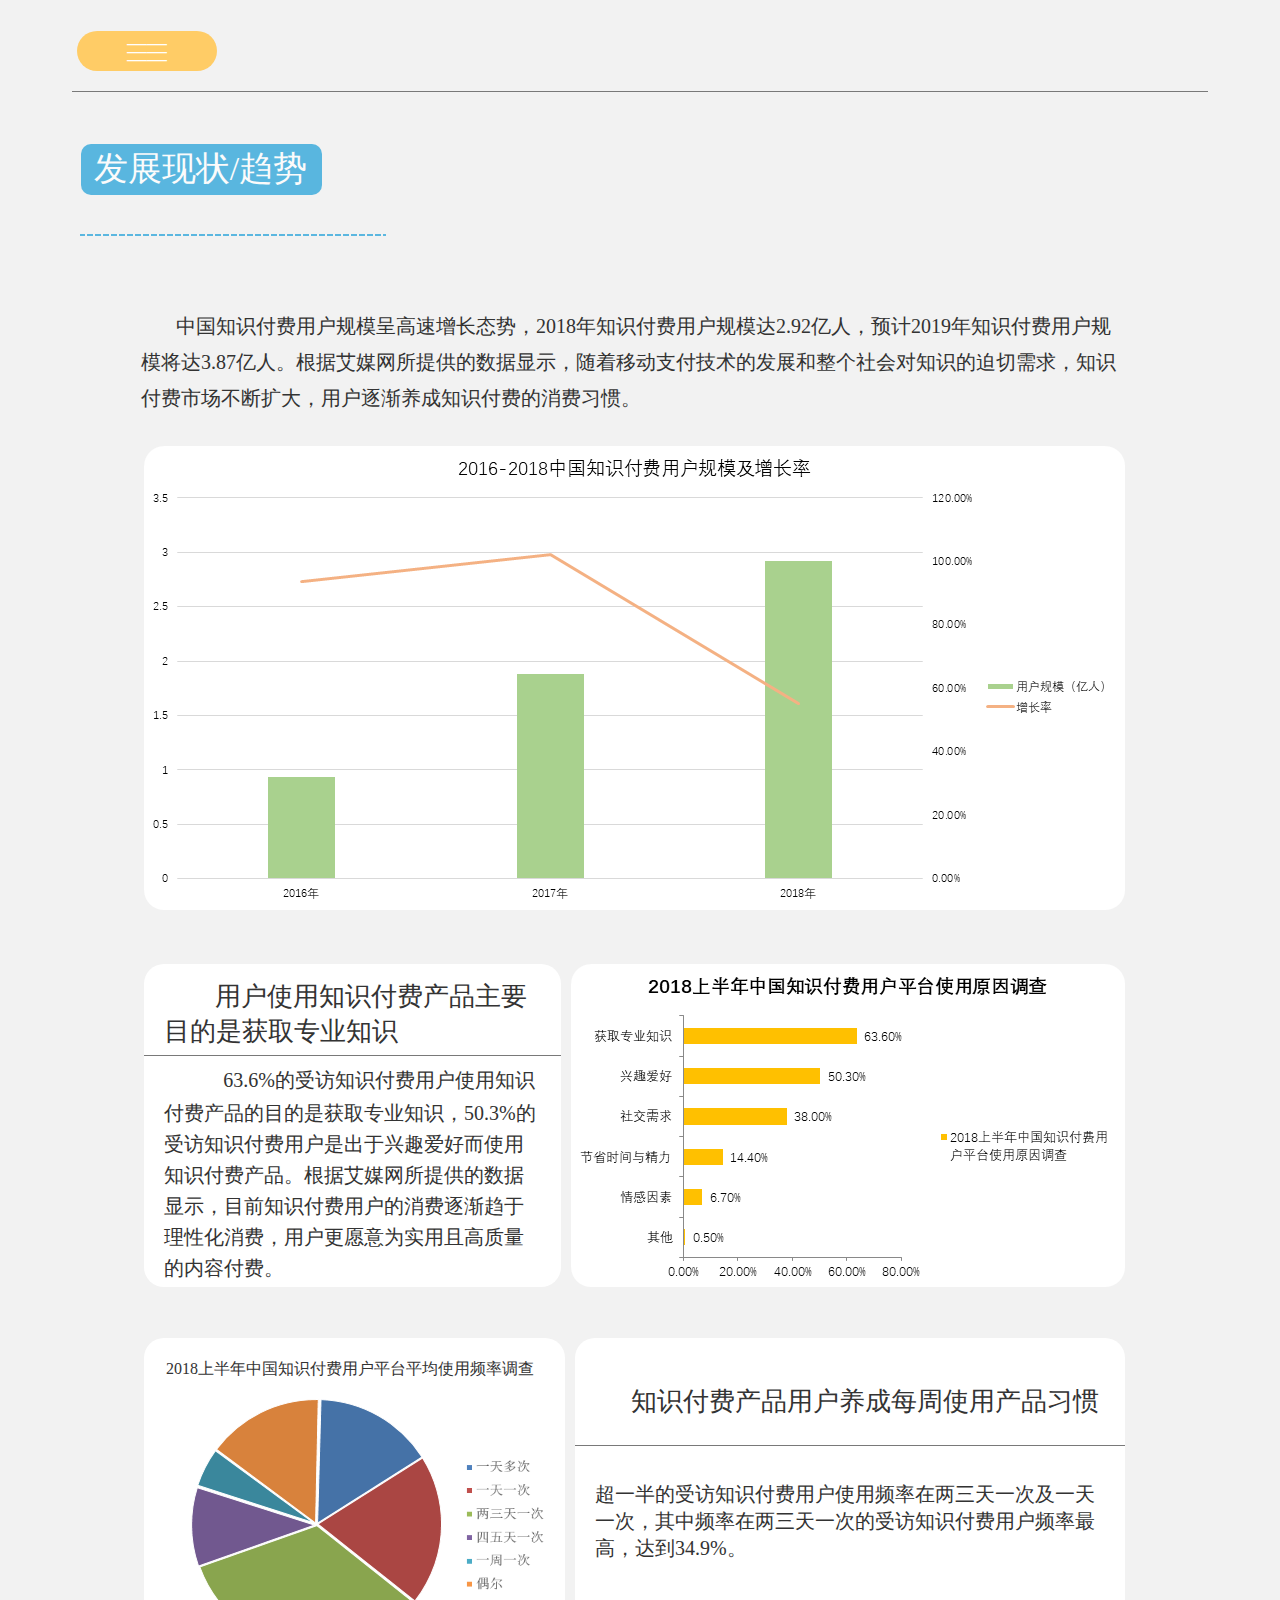
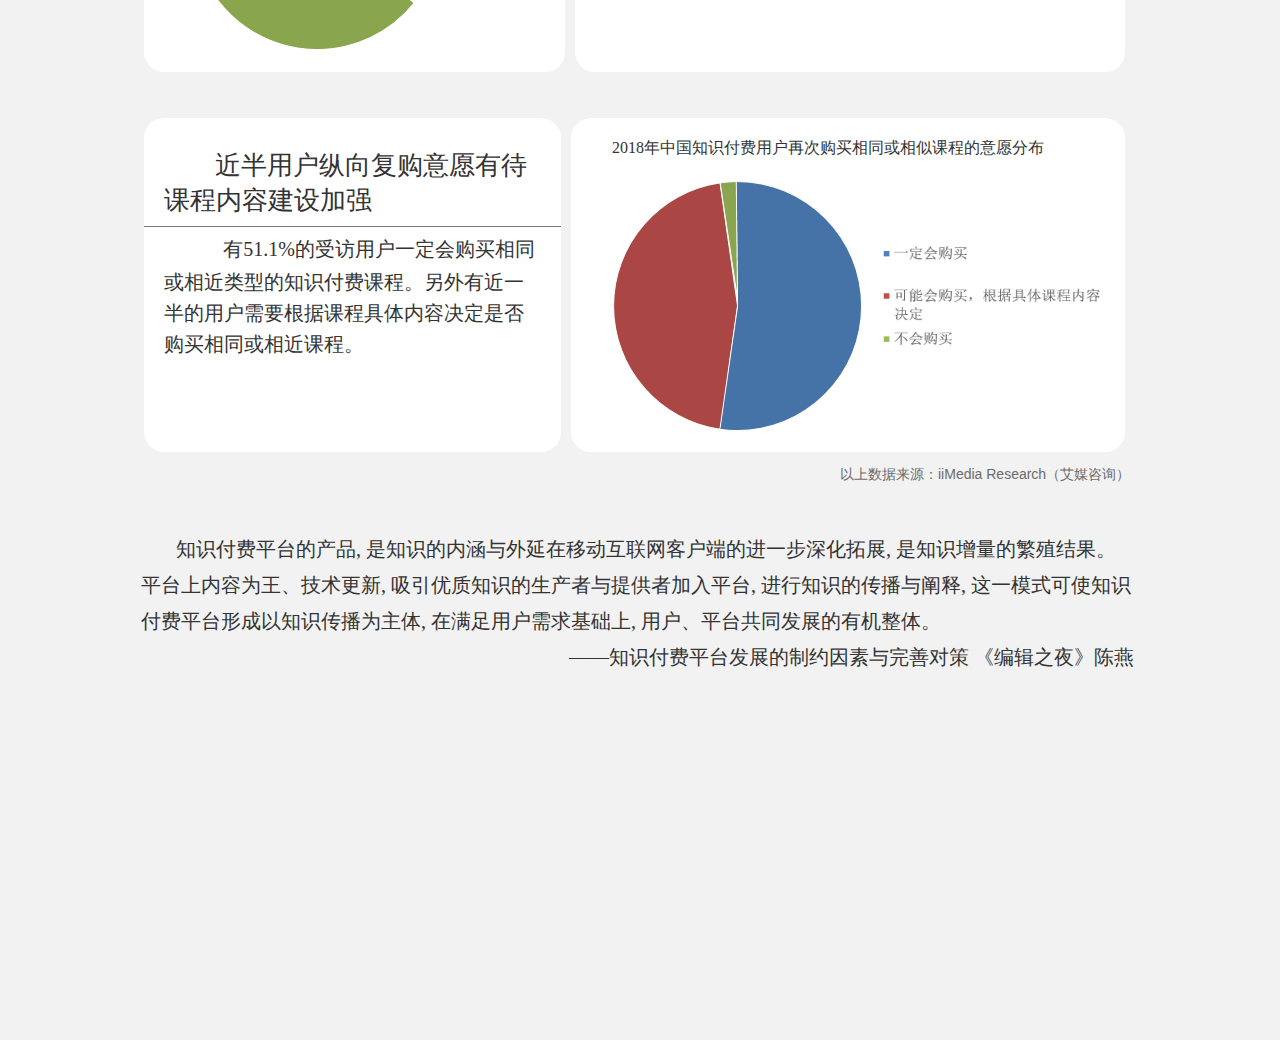
==== commit cceea4d3: "zsff" ====
--- a/发展现状_趋势.html
+++ b/发展现状_趋势.html
@@ -52,34 +52,25 @@
     <div id="base" class="">
 
       <!-- 目录遮盖 (矩形) -->
-      <div id="u890" class="ax_default box_1" data-label="目录遮盖">
-        <div id="u890_div" class=""></div>
-        <!-- Unnamed () -->
-        <div id="u891" class="text" style="display: none; visibility: hidden">
-          <p><span></span></p>
-        </div>
-      </div>
-
-      <!-- Unnamed (矩形) -->
-      <div id="u892" class="ax_default label">
+      <div id="u892" class="ax_default box_1" data-label="目录遮盖">
         <div id="u892_div" class=""></div>
         <!-- Unnamed () -->
-        <div id="u893" class="text" style="visibility: visible;">
+        <div id="u893" class="text" style="display: none; visibility: hidden">
+          <p><span></span></p>
+        </div>
+      </div>
+
+      <!-- Unnamed (矩形) -->
+      <div id="u894" class="ax_default label">
+        <div id="u894_div" class=""></div>
+        <!-- Unnamed () -->
+        <div id="u895" class="text" style="visibility: visible;">
           <p><span>&nbsp;&nbsp; &nbsp; &nbsp; 中国知识付费用户规模呈高速增长态势，2018年知识付费用户规模达2.92亿人，预计2019年知识付费用户规模将达3.87亿人。根据艾媒网所提供的数据显示，随着移动支付技术的发展和整个社会对知识的迫切需求，知识付费市场不断扩大，用户逐渐养成知识付费的消费习惯。</span></p>
         </div>
       </div>
 
       <!-- Unnamed (图片) -->
-      <div id="u894" class="ax_default _图片">
-        <img id="u894_img" class="img " src="images/发展现状_趋势/u894.png"/>
-        <!-- Unnamed () -->
-        <div id="u895" class="text" style="display: none; visibility: hidden">
-          <p><span></span></p>
-        </div>
-      </div>
-
-      <!-- Unnamed (椭圆形) -->
-      <div id="u896" class="ax_default ellipse">
+      <div id="u896" class="ax_default _图片">
         <img id="u896_img" class="img " src="images/发展现状_趋势/u896.png"/>
         <!-- Unnamed () -->
         <div id="u897" class="text" style="display: none; visibility: hidden">
@@ -123,90 +114,90 @@
         </div>
       </div>
 
+      <!-- Unnamed (椭圆形) -->
+      <div id="u906" class="ax_default ellipse">
+        <img id="u906_img" class="img " src="images/发展现状_趋势/u906.png"/>
+        <!-- Unnamed () -->
+        <div id="u907" class="text" style="display: none; visibility: hidden">
+          <p><span></span></p>
+        </div>
+      </div>
+
       <!-- 1z (矩形) -->
-      <div id="u906" class="ax_default label ax_default_hidden" data-label="1z" style="display: none; visibility: hidden">
-        <div id="u906_div" class=""></div>
-        <!-- Unnamed () -->
-        <div id="u907" class="text" style="visibility: visible;">
+      <div id="u908" class="ax_default label ax_default_hidden" data-label="1z" style="display: none; visibility: hidden">
+        <div id="u908_div" class=""></div>
+        <!-- Unnamed () -->
+        <div id="u909" class="text" style="visibility: visible;">
           <p><span>93.80%</span></p>
         </div>
       </div>
 
       <!-- 3z (矩形) -->
-      <div id="u908" class="ax_default label ax_default_hidden" data-label="3z" style="display: none; visibility: hidden">
-        <div id="u908_div" class=""></div>
-        <!-- Unnamed () -->
-        <div id="u909" class="text" style="visibility: visible;">
+      <div id="u910" class="ax_default label ax_default_hidden" data-label="3z" style="display: none; visibility: hidden">
+        <div id="u910_div" class=""></div>
+        <!-- Unnamed () -->
+        <div id="u911" class="text" style="visibility: visible;">
           <p><span>55.30%</span></p>
         </div>
       </div>
 
       <!-- 2y (矩形) -->
-      <div id="u910" class="ax_default label ax_default_hidden" data-label="2y" style="display: none; visibility: hidden">
-        <div id="u910_div" class=""></div>
-        <!-- Unnamed () -->
-        <div id="u911" class="text" style="visibility: visible;">
+      <div id="u912" class="ax_default label ax_default_hidden" data-label="2y" style="display: none; visibility: hidden">
+        <div id="u912_div" class=""></div>
+        <!-- Unnamed () -->
+        <div id="u913" class="text" style="visibility: visible;">
           <p><span>1.88</span></p>
         </div>
       </div>
 
       <!-- 1y (矩形) -->
-      <div id="u912" class="ax_default label ax_default_hidden" data-label="1y" style="display: none; visibility: hidden">
-        <div id="u912_div" class=""></div>
-        <!-- Unnamed () -->
-        <div id="u913" class="text" style="visibility: visible;">
+      <div id="u914" class="ax_default label ax_default_hidden" data-label="1y" style="display: none; visibility: hidden">
+        <div id="u914_div" class=""></div>
+        <!-- Unnamed () -->
+        <div id="u915" class="text" style="visibility: visible;">
           <p><span>0.93</span></p>
         </div>
       </div>
 
       <!-- 3y (矩形) -->
-      <div id="u914" class="ax_default label ax_default_hidden" data-label="3y" style="display: none; visibility: hidden">
-        <div id="u914_div" class=""></div>
-        <!-- Unnamed () -->
-        <div id="u915" class="text" style="visibility: visible;">
+      <div id="u916" class="ax_default label ax_default_hidden" data-label="3y" style="display: none; visibility: hidden">
+        <div id="u916_div" class=""></div>
+        <!-- Unnamed () -->
+        <div id="u917" class="text" style="visibility: visible;">
           <p><span>2.92</span></p>
         </div>
       </div>
 
       <!-- 2z (矩形) -->
-      <div id="u916" class="ax_default label ax_default_hidden" data-label="2z" style="display: none; visibility: hidden">
-        <div id="u916_div" class=""></div>
-        <!-- Unnamed () -->
-        <div id="u917" class="text" style="visibility: visible;">
+      <div id="u918" class="ax_default label ax_default_hidden" data-label="2z" style="display: none; visibility: hidden">
+        <div id="u918_div" class=""></div>
+        <!-- Unnamed () -->
+        <div id="u919" class="text" style="visibility: visible;">
           <p><span>102.20%</span></p>
         </div>
       </div>
 
       <!-- Unnamed (图片) -->
-      <div id="u918" class="ax_default _图片">
-        <img id="u918_img" class="img " src="images/发展现状_趋势/u918.png"/>
-        <!-- Unnamed () -->
-        <div id="u919" class="text" style="display: none; visibility: hidden">
-          <p><span></span></p>
-        </div>
-      </div>
-
-      <!-- Unnamed (矩形) -->
-      <div id="u920" class="ax_default _文本段落">
-        <div id="u920_div" class=""></div>
-        <!-- Unnamed () -->
-        <div id="u921" class="text" style="visibility: visible;">
+      <div id="u920" class="ax_default _图片">
+        <img id="u920_img" class="img " src="images/发展现状_趋势/u920.png"/>
+        <!-- Unnamed () -->
+        <div id="u921" class="text" style="display: none; visibility: hidden">
+          <p><span></span></p>
+        </div>
+      </div>
+
+      <!-- Unnamed (矩形) -->
+      <div id="u922" class="ax_default _文本段落">
+        <div id="u922_div" class=""></div>
+        <!-- Unnamed () -->
+        <div id="u923" class="text" style="visibility: visible;">
           <p style="font-size:26px;"><span style="font-family:'Arial Normal', 'Arial';font-weight:400;">&nbsp;&nbsp; &nbsp; &nbsp; </span><span style="font-family:'微软雅黑';font-weight:400;font-style:normal;">用户使用知识付费产品主要目的是获取专业知识</span></p><p style="font-size:6px;"><span style="font-family:'微软雅黑';font-weight:400;font-style:normal;"><br></span></p><p style="font-size:6px;"><span style="font-family:'微软雅黑';font-weight:400;font-style:normal;"><br></span></p><p style="font-size:26px;"><span style="font-family:'Arial Normal', 'Arial';font-weight:400;">&nbsp;　　</span><span style="font-family:'微软雅黑';font-weight:400;font-style:normal;font-size:20px;">63.6%的受访知识付费用户使用知识付费产品的目的是获取专业知识，50.3%的受访知识付费用户是出于兴趣爱好而使用知识付费产品。根据艾媒网所提供的数据显示，目前知识付费用户的消费逐渐趋于理性化消费，用户更愿意为实用且高质量的内容付费。</span></p><p style="font-size:26px;"><span style="font-family:'Arial Normal', 'Arial';font-weight:400;"><br></span></p>
         </div>
       </div>
 
       <!-- Unnamed (水平线) -->
-      <div id="u922" class="ax_default line">
-        <img id="u922_img" class="img " src="images/发展现状_趋势/u922.png"/>
-        <!-- Unnamed () -->
-        <div id="u923" class="text" style="display: none; visibility: hidden">
-          <p><span></span></p>
-        </div>
-      </div>
-
-      <!-- Unnamed (矩形) -->
-      <div id="u924" class="ax_default box_1">
-        <div id="u924_div" class=""></div>
+      <div id="u924" class="ax_default line">
+        <img id="u924_img" class="img " src="images/发展现状_趋势/u924.png"/>
         <!-- Unnamed () -->
         <div id="u925" class="text" style="display: none; visibility: hidden">
           <p><span></span></p>
@@ -214,71 +205,71 @@
       </div>
 
       <!-- Unnamed (矩形) -->
-      <div id="u926" class="ax_default label">
+      <div id="u926" class="ax_default box_1">
         <div id="u926_div" class=""></div>
         <!-- Unnamed () -->
-        <div id="u927" class="text" style="visibility: visible;">
+        <div id="u927" class="text" style="display: none; visibility: hidden">
+          <p><span></span></p>
+        </div>
+      </div>
+
+      <!-- Unnamed (矩形) -->
+      <div id="u928" class="ax_default label">
+        <div id="u928_div" class=""></div>
+        <!-- Unnamed () -->
+        <div id="u929" class="text" style="visibility: visible;">
           <p><span>2018上半年中国知识付费用户平台平均使用频率调查</span></p><p><span><br></span></p>
         </div>
       </div>
 
       <!-- 浅蓝 (形状) -->
-      <div id="u928" class="ax_default ellipse" data-label="浅蓝" title="一天多次, 15.90%">
-        <img id="u928_img" class="img " src="images/发展现状_趋势/浅蓝_u928.png"/>
-        <!-- Unnamed () -->
-        <div id="u929" class="text" style="display: none; visibility: hidden">
+      <div id="u930" class="ax_default ellipse" data-label="浅蓝" title="一天多次, 15.90%">
+        <img id="u930_img" class="img " src="images/发展现状_趋势/浅蓝_u930.png"/>
+        <!-- Unnamed () -->
+        <div id="u931" class="text" style="display: none; visibility: hidden">
           <p><span></span></p>
         </div>
       </div>
 
       <!-- 黄 (形状) -->
-      <div id="u930" class="ax_default ellipse" data-label="黄" title="偶尔, 14.90% ">
-        <img id="u930_img" class="img " src="images/发展现状_趋势/黄_u930.png"/>
-        <!-- Unnamed () -->
-        <div id="u931" class="text" style="display: none; visibility: hidden">
+      <div id="u932" class="ax_default ellipse" data-label="黄" title="偶尔, 14.90% ">
+        <img id="u932_img" class="img " src="images/发展现状_趋势/黄_u932.png"/>
+        <!-- Unnamed () -->
+        <div id="u933" class="text" style="display: none; visibility: hidden">
           <p><span></span></p>
         </div>
       </div>
 
       <!-- 红 (形状) -->
-      <div id="u932" class="ax_default ellipse" data-label="红" title="一天一次, 19.50% ">
-        <img id="u932_img" class="img " src="images/发展现状_趋势/红_u932.png"/>
-        <!-- Unnamed () -->
-        <div id="u933" class="text" style="display: none; visibility: hidden">
+      <div id="u934" class="ax_default ellipse" data-label="红" title="一天一次, 19.50% ">
+        <img id="u934_img" class="img " src="images/发展现状_趋势/红_u934.png"/>
+        <!-- Unnamed () -->
+        <div id="u935" class="text" style="display: none; visibility: hidden">
           <p><span></span></p>
         </div>
       </div>
 
       <!-- Unnamed (图片) -->
-      <div id="u934" class="ax_default _图片">
-        <img id="u934_img" class="img " src="images/发展现状_趋势/u934.png"/>
-        <!-- Unnamed () -->
-        <div id="u935" class="text" style="display: none; visibility: hidden">
-          <p><span></span></p>
-        </div>
-      </div>
-
-      <!-- Unnamed (矩形) -->
-      <div id="u936" class="ax_default _文本段落">
-        <div id="u936_div" class=""></div>
-        <!-- Unnamed () -->
-        <div id="u937" class="text" style="visibility: visible;">
+      <div id="u936" class="ax_default _图片">
+        <img id="u936_img" class="img " src="images/发展现状_趋势/u936.png"/>
+        <!-- Unnamed () -->
+        <div id="u937" class="text" style="display: none; visibility: hidden">
+          <p><span></span></p>
+        </div>
+      </div>
+
+      <!-- Unnamed (矩形) -->
+      <div id="u938" class="ax_default _文本段落">
+        <div id="u938_div" class=""></div>
+        <!-- Unnamed () -->
+        <div id="u939" class="text" style="visibility: visible;">
           <p style="font-size:26px;"><span style="font-family:'Arial Normal', 'Arial';font-weight:400;"><br></span></p><p style="font-size:26px;"><span style="font-family:'Arial Normal', 'Arial';font-weight:400;">&nbsp;&nbsp; &nbsp; </span><span style="font-family:'微软雅黑';font-weight:400;font-style:normal;">知识付费产品用户养成每周使用产品习惯</span></p><p style="font-size:26px;"><span style="font-family:'Arial Normal', 'Arial';font-weight:400;"><br></span></p><p style="font-size:26px;"><span style="font-family:'Arial Normal', 'Arial';font-weight:400;"><br></span></p><p style="font-size:20px;"><span style="font-family:'微软雅黑';font-weight:400;font-style:normal;">超一半的受访知识付费用户使用频率在两三天一次及一天一次，其中频率在两三天一次的受访知识付费用户频率最高，达到34.9%。</span></p><p style="font-size:13px;"><span style="font-family:'Arial Normal', 'Arial';font-weight:400;"><br></span></p>
         </div>
       </div>
 
       <!-- Unnamed (水平线) -->
-      <div id="u938" class="ax_default line">
-        <img id="u938_img" class="img " src="images/发展现状_趋势/u938.png"/>
-        <!-- Unnamed () -->
-        <div id="u939" class="text" style="display: none; visibility: hidden">
-          <p><span></span></p>
-        </div>
-      </div>
-
-      <!-- Unnamed (矩形) -->
-      <div id="u940" class="ax_default box_1">
-        <div id="u940_div" class=""></div>
+      <div id="u940" class="ax_default line">
+        <img id="u940_img" class="img " src="images/发展现状_趋势/u940.png"/>
         <!-- Unnamed () -->
         <div id="u941" class="text" style="display: none; visibility: hidden">
           <p><span></span></p>
@@ -286,83 +277,83 @@
       </div>
 
       <!-- Unnamed (矩形) -->
-      <div id="u942" class="ax_default label">
+      <div id="u942" class="ax_default box_1">
         <div id="u942_div" class=""></div>
         <!-- Unnamed () -->
-        <div id="u943" class="text" style="visibility: visible;">
+        <div id="u943" class="text" style="display: none; visibility: hidden">
+          <p><span></span></p>
+        </div>
+      </div>
+
+      <!-- Unnamed (矩形) -->
+      <div id="u944" class="ax_default label">
+        <div id="u944_div" class=""></div>
+        <!-- Unnamed () -->
+        <div id="u945" class="text" style="visibility: visible;">
           <p><span>2018年中国知识付费用户再次购买相同或相似课程的意愿分布</span></p>
         </div>
       </div>
 
       <!-- 红2 (形状) -->
-      <div id="u944" class="ax_default ellipse" data-label="红2" title="可能会购买，根据具体课程内容决定, 48.20% ">
-        <img id="u944_img" class="img " src="images/发展现状_趋势/红2_u944.png"/>
-        <!-- Unnamed () -->
-        <div id="u945" class="text" style="display: none; visibility: hidden">
+      <div id="u946" class="ax_default ellipse" data-label="红2" title="可能会购买，根据具体课程内容决定, 48.20% ">
+        <img id="u946_img" class="img " src="images/发展现状_趋势/红2_u946.png"/>
+        <!-- Unnamed () -->
+        <div id="u947" class="text" style="display: none; visibility: hidden">
           <p><span></span></p>
         </div>
       </div>
 
       <!-- 浅蓝2 (形状) -->
-      <div id="u946" class="ax_default ellipse" data-label="浅蓝2" title="一定会购买, 51.10%">
-        <img id="u946_img" class="img " src="images/发展现状_趋势/浅蓝2_u946.png"/>
-        <!-- Unnamed () -->
-        <div id="u947" class="text" style="display: none; visibility: hidden">
+      <div id="u948" class="ax_default ellipse" data-label="浅蓝2" title="一定会购买, 51.10%">
+        <img id="u948_img" class="img " src="images/发展现状_趋势/浅蓝2_u948.png"/>
+        <!-- Unnamed () -->
+        <div id="u949" class="text" style="display: none; visibility: hidden">
           <p><span></span></p>
         </div>
       </div>
 
       <!-- 绿2 (形状) -->
-      <div id="u948" class="ax_default ellipse" data-label="绿2" title="不会购买, 0.70%">
-        <img id="u948_img" class="img " src="images/发展现状_趋势/绿2_u948.png"/>
-        <!-- Unnamed () -->
-        <div id="u949" class="text" style="display: none; visibility: hidden">
+      <div id="u950" class="ax_default ellipse" data-label="绿2" title="不会购买, 0.70%">
+        <img id="u950_img" class="img " src="images/发展现状_趋势/绿2_u950.png"/>
+        <!-- Unnamed () -->
+        <div id="u951" class="text" style="display: none; visibility: hidden">
           <p><span></span></p>
         </div>
       </div>
 
       <!-- Unnamed (图片) -->
-      <div id="u950" class="ax_default _图片">
-        <img id="u950_img" class="img " src="images/发展现状_趋势/u950.png"/>
-        <!-- Unnamed () -->
-        <div id="u951" class="text" style="display: none; visibility: hidden">
-          <p><span></span></p>
-        </div>
-      </div>
-
-      <!-- Unnamed (矩形) -->
-      <div id="u952" class="ax_default _文本段落">
-        <div id="u952_div" class=""></div>
-        <!-- Unnamed () -->
-        <div id="u953" class="text" style="visibility: visible;">
+      <div id="u952" class="ax_default _图片">
+        <img id="u952_img" class="img " src="images/发展现状_趋势/u952.png"/>
+        <!-- Unnamed () -->
+        <div id="u953" class="text" style="display: none; visibility: hidden">
+          <p><span></span></p>
+        </div>
+      </div>
+
+      <!-- Unnamed (矩形) -->
+      <div id="u954" class="ax_default _文本段落">
+        <div id="u954_div" class=""></div>
+        <!-- Unnamed () -->
+        <div id="u955" class="text" style="visibility: visible;">
           <p style="font-size:26px;"><span style="font-family:'Arial Normal', 'Arial';font-weight:400;">&nbsp;&nbsp; &nbsp; &nbsp; </span><span style="font-family:'微软雅黑';font-weight:400;font-style:normal;">近半用户纵向复购意愿有待课程内容建设加强</span></p><p style="font-size:6px;"><span style="font-family:'微软雅黑';font-weight:400;font-style:normal;"><br></span></p><p style="font-size:6px;"><span style="font-family:'微软雅黑';font-weight:400;font-style:normal;"><br></span></p><p style="font-size:26px;"><span style="font-family:'Arial Normal', 'Arial';font-weight:400;">&nbsp;　　</span><span style="font-family:'微软雅黑';font-weight:400;font-style:normal;font-size:20px;">有51.1%的受访用户一定会购买相同或相近类型的知识付费课程。另外有近一半的用户需要根据课程具体内容决定是否购买相同或相近课程。</span></p><p style="font-size:26px;"><span style="font-family:'Arial Normal', 'Arial';font-weight:400;"><br></span></p>
         </div>
       </div>
 
       <!-- Unnamed (水平线) -->
-      <div id="u954" class="ax_default line">
-        <img id="u954_img" class="img " src="images/发展现状_趋势/u922.png"/>
-        <!-- Unnamed () -->
-        <div id="u955" class="text" style="display: none; visibility: hidden">
-          <p><span></span></p>
-        </div>
-      </div>
-
-      <!-- Unnamed (矩形) -->
-      <div id="u956" class="ax_default _文本段落">
-        <div id="u956_div" class=""></div>
-        <!-- Unnamed () -->
-        <div id="u957" class="text" style="visibility: visible;">
+      <div id="u956" class="ax_default line">
+        <img id="u956_img" class="img " src="images/发展现状_趋势/u924.png"/>
+        <!-- Unnamed () -->
+        <div id="u957" class="text" style="display: none; visibility: hidden">
+          <p><span></span></p>
+        </div>
+      </div>
+
+      <!-- Unnamed (矩形) -->
+      <div id="u958" class="ax_default _文本段落">
+        <div id="u958_div" class=""></div>
+        <!-- Unnamed () -->
+        <div id="u959" class="text" style="visibility: visible;">
           <p style="text-align:left;"><span>&nbsp;&nbsp; &nbsp; &nbsp; 知识付费平台的产品, 是知识的内涵与外延在移动互联网客户端的进一步深化拓展, 是知识增量的繁殖结果。平台上内容为王、技术更新, 吸引优质知识的生产者与提供者加入平台, 进行知识的传播与阐释, 这一模式可使知识付费平台形成以知识传播为主体, 在满足用户需求基础上, 用户、平台共同发展的有机整体。</span></p><p style="text-align:right;"><span>——知识付费平台发展的制约因素与完善对策 《编辑之夜》陈燕</span></p><p style="text-align:left;"><span><br></span></p>
-        </div>
-      </div>
-
-      <!-- Unnamed (矩形) -->
-      <div id="u958" class="ax_default label">
-        <div id="u958_div" class=""></div>
-        <!-- Unnamed () -->
-        <div id="u959" class="text" style="visibility: visible;">
-          <p><span>以上数据来源：iiMedia Research（艾媒咨询）</span></p>
         </div>
       </div>
 
@@ -371,172 +362,181 @@
         <div id="u960_div" class=""></div>
         <!-- Unnamed () -->
         <div id="u961" class="text" style="visibility: visible;">
+          <p><span>以上数据来源：iiMedia Research（艾媒咨询）</span></p>
+        </div>
+      </div>
+
+      <!-- Unnamed (矩形) -->
+      <div id="u962" class="ax_default label">
+        <div id="u962_div" class=""></div>
+        <!-- Unnamed () -->
+        <div id="u963" class="text" style="visibility: visible;">
           <p><span>发展现状/趋势</span></p>
         </div>
       </div>
 
       <!-- Unnamed (水平线) -->
-      <div id="u962" class="ax_default line">
-        <img id="u962_img" class="img " src="images/行业驱动力/u48.png"/>
-        <!-- Unnamed () -->
-        <div id="u963" class="text" style="display: none; visibility: hidden">
-          <p><span></span></p>
-        </div>
-      </div>
-
-      <!-- Unnamed (矩形) -->
-      <div id="u964" class="ax_default label">
-        <div id="u964_div" class=""></div>
+      <div id="u964" class="ax_default line">
+        <img id="u964_img" class="img " src="images/行业驱动力/u48.png"/>
         <!-- Unnamed () -->
         <div id="u965" class="text" style="display: none; visibility: hidden">
           <p><span></span></p>
         </div>
       </div>
 
+      <!-- Unnamed (矩形) -->
+      <div id="u966" class="ax_default label">
+        <div id="u966_div" class=""></div>
+        <!-- Unnamed () -->
+        <div id="u967" class="text" style="display: none; visibility: hidden">
+          <p><span></span></p>
+        </div>
+      </div>
+
       <!-- q绿 (形状) -->
-      <div id="u966" class="ax_default ellipse" data-label="q绿" title="一周一次, 5.60% ">
-        <img id="u966_img" class="img " src="images/发展现状_趋势/q绿_u966.png"/>
-        <!-- Unnamed () -->
-        <div id="u967" class="text" style="display: none; visibility: hidden">
+      <div id="u968" class="ax_default ellipse" data-label="q绿" title="一周一次, 5.60% ">
+        <img id="u968_img" class="img " src="images/发展现状_趋势/q绿_u968.png"/>
+        <!-- Unnamed () -->
+        <div id="u969" class="text" style="display: none; visibility: hidden">
           <p><span></span></p>
         </div>
       </div>
 
       <!-- 绿 (形状) -->
-      <div id="u968" class="ax_default ellipse" data-label="绿" title="两三天一次, 34.90%">
-        <img id="u968_img" class="img " src="images/发展现状_趋势/绿_u968.png"/>
-        <!-- Unnamed () -->
-        <div id="u969" class="text" style="display: none; visibility: hidden">
+      <div id="u970" class="ax_default ellipse" data-label="绿" title="两三天一次, 34.90%">
+        <img id="u970_img" class="img " src="images/发展现状_趋势/绿_u970.png"/>
+        <!-- Unnamed () -->
+        <div id="u971" class="text" style="display: none; visibility: hidden">
           <p><span></span></p>
         </div>
       </div>
 
       <!-- 紫 (形状) -->
-      <div id="u970" class="ax_default ellipse" data-label="紫" title="四五天一次, 9.20% ">
-        <img id="u970_img" class="img " src="images/发展现状_趋势/紫_u970.png"/>
-        <!-- Unnamed () -->
-        <div id="u971" class="text" style="display: none; visibility: hidden">
+      <div id="u972" class="ax_default ellipse" data-label="紫" title="四五天一次, 9.20% ">
+        <img id="u972_img" class="img " src="images/发展现状_趋势/紫_u972.png"/>
+        <!-- Unnamed () -->
+        <div id="u973" class="text" style="display: none; visibility: hidden">
           <p><span></span></p>
         </div>
       </div>
 
       <!-- 典型平台 (矩形) -->
-      <div id="u972" class="ax_default button" data-label="典型平台">
-        <div id="u972_div" class=""></div>
-        <!-- Unnamed () -->
-        <div id="u973" class="text" style="visibility: visible;">
+      <div id="u974" class="ax_default button" data-label="典型平台">
+        <div id="u974_div" class=""></div>
+        <!-- Unnamed () -->
+        <div id="u975" class="text" style="visibility: visible;">
           <p><span>典型平台</span></p>
         </div>
       </div>
 
       <!-- Unnamed (水平线) -->
-      <div id="u974" class="ax_default line">
-        <img id="u974_img" class="img " src="images/行业驱动力/u68.png"/>
-        <!-- Unnamed () -->
-        <div id="u975" class="text" style="display: none; visibility: hidden">
+      <div id="u976" class="ax_default line">
+        <img id="u976_img" class="img " src="images/行业驱动力/u68.png"/>
+        <!-- Unnamed () -->
+        <div id="u977" class="text" style="display: none; visibility: hidden">
           <p><span></span></p>
         </div>
       </div>
 
       <!-- 目录 (矩形) -->
-      <div id="u976" class="ax_default primary_button" data-label="目录">
-        <div id="u976_div" class=""></div>
-        <!-- Unnamed () -->
-        <div id="u977" class="text" style="visibility: visible;">
+      <div id="u978" class="ax_default primary_button" data-label="目录">
+        <div id="u978_div" class=""></div>
+        <!-- Unnamed () -->
+        <div id="u979" class="text" style="visibility: visible;">
           <p><span>——</span></p><p><span>——</span></p><p><span>——</span></p>
         </div>
       </div>
 
       <!-- 行业驱动力 (矩形) -->
-      <div id="u978" class="ax_default button" data-label="行业驱动力">
-        <div id="u978_div" class=""></div>
-        <!-- Unnamed () -->
-        <div id="u979" class="text" style="visibility: visible;">
+      <div id="u980" class="ax_default button" data-label="行业驱动力">
+        <div id="u980_div" class=""></div>
+        <!-- Unnamed () -->
+        <div id="u981" class="text" style="visibility: visible;">
           <p><span>行业驱动力</span></p>
         </div>
       </div>
 
       <!-- 行业发展历程 (矩形) -->
-      <div id="u980" class="ax_default button" data-label="行业发展历程">
-        <div id="u980_div" class=""></div>
-        <!-- Unnamed () -->
-        <div id="u981" class="text" style="visibility: visible;">
+      <div id="u982" class="ax_default button" data-label="行业发展历程">
+        <div id="u982_div" class=""></div>
+        <!-- Unnamed () -->
+        <div id="u983" class="text" style="visibility: visible;">
           <p><span>行业发展历程</span></p>
         </div>
       </div>
 
       <!-- 发展现状 (矩形) -->
-      <div id="u982" class="ax_default button" data-label="发展现状">
-        <div id="u982_div" class=""></div>
-        <!-- Unnamed () -->
-        <div id="u983" class="text" style="visibility: visible;">
+      <div id="u984" class="ax_default button" data-label="发展现状">
+        <div id="u984_div" class=""></div>
+        <!-- Unnamed () -->
+        <div id="u985" class="text" style="visibility: visible;">
           <p><span>发展现状/趋势</span></p>
         </div>
       </div>
 
       <!-- Unnamed (形状) -->
-      <div id="u984" class="ax_default icon">
-        <img id="u984_img" class="img " src="images/行业驱动力/u78.png"/>
-        <!-- Unnamed () -->
-        <div id="u985" class="text" style="display: none; visibility: hidden">
+      <div id="u986" class="ax_default icon">
+        <img id="u986_img" class="img " src="images/行业驱动力/u78.png"/>
+        <!-- Unnamed () -->
+        <div id="u987" class="text" style="display: none; visibility: hidden">
           <p><span></span></p>
         </div>
       </div>
 
       <!-- 目录遮盖 (矩形) -->
-      <div id="u986" class="ax_default box_1" data-label="目录遮盖">
-        <div id="u986_div" class=""></div>
-        <!-- Unnamed () -->
-        <div id="u987" class="text" style="display: none; visibility: hidden">
+      <div id="u988" class="ax_default box_1" data-label="目录遮盖">
+        <div id="u988_div" class=""></div>
+        <!-- Unnamed () -->
+        <div id="u989" class="text" style="display: none; visibility: hidden">
           <p><span></span></p>
         </div>
       </div>
 
       <!-- 二级菜单 (组合) -->
-      <div id="u988" class="ax_default ax_default_hidden" data-label="二级菜单" style="display: none; visibility: hidden">
+      <div id="u990" class="ax_default ax_default_hidden" data-label="二级菜单" style="display: none; visibility: hidden">
 
         <!-- 喜马拉雅FM (矩形) -->
-        <div id="u989" class="ax_default button" data-label="喜马拉雅FM">
-          <img id="u989_img" class="img " src="images/首页/喜马拉雅fm_u28.png"/>
-          <!-- Unnamed () -->
-          <div id="u990" class="text" style="visibility: visible;">
-            <p><span>喜马拉雅FM</span></p>
-          </div>
-        </div>
-
-        <!-- 知乎 (矩形) -->
-        <div id="u991" class="ax_default button" data-label="知乎">
+        <div id="u991" class="ax_default button" data-label="喜马拉雅FM">
           <img id="u991_img" class="img " src="images/首页/喜马拉雅fm_u28.png"/>
           <!-- Unnamed () -->
           <div id="u992" class="text" style="visibility: visible;">
-            <p><span>知乎</span></p>
+            <p><span>喜马拉雅FM</span></p>
           </div>
         </div>
 
-        <!-- 得到 (矩形) -->
-        <div id="u993" class="ax_default button" data-label="得到">
+        <!-- 知乎 (矩形) -->
+        <div id="u993" class="ax_default button" data-label="知乎">
           <img id="u993_img" class="img " src="images/首页/喜马拉雅fm_u28.png"/>
           <!-- Unnamed () -->
           <div id="u994" class="text" style="visibility: visible;">
-            <p><span>得到</span></p>
+            <p><span>知乎</span></p>
           </div>
         </div>
 
-        <!-- 对比分析 (矩形) -->
-        <div id="u995" class="ax_default button" data-label="对比分析">
+        <!-- 得到 (矩形) -->
+        <div id="u995" class="ax_default button" data-label="得到">
           <img id="u995_img" class="img " src="images/首页/喜马拉雅fm_u28.png"/>
           <!-- Unnamed () -->
           <div id="u996" class="text" style="visibility: visible;">
+            <p><span>得到</span></p>
+          </div>
+        </div>
+
+        <!-- 对比分析 (矩形) -->
+        <div id="u997" class="ax_default button" data-label="对比分析">
+          <img id="u997_img" class="img " src="images/首页/喜马拉雅fm_u28.png"/>
+          <!-- Unnamed () -->
+          <div id="u998" class="text" style="visibility: visible;">
             <p><span>对比分析</span></p>
           </div>
         </div>
       </div>
 
       <!-- Unnamed (椭圆形) -->
-      <div id="u997" class="ax_default ellipse">
-        <img id="u997_img" class="img " src="images/发展现状_趋势/u997.png"/>
-        <!-- Unnamed () -->
-        <div id="u998" class="text" style="display: none; visibility: hidden">
+      <div id="u999" class="ax_default ellipse">
+        <img id="u999_img" class="img " src="images/发展现状_趋势/u999.png"/>
+        <!-- Unnamed () -->
+        <div id="u1000" class="text" style="display: none; visibility: hidden">
           <p><span></span></p>
         </div>
       </div>
--- a/data/styles.css
+++ b/data/styles.css
@@ -0,0 +1,113 @@
+﻿.ax_default {
+  font-family:'Arial Normal', 'Arial';
+  font-weight:400;
+  font-style:normal;
+  font-size:13px;
+  color:#333333;
+  text-align:center;
+  line-height:normal;
+}
+.box_1 {
+}
+.box_2 {
+}
+.box_3 {
+}
+.ellipse {
+}
+._图片 {
+}
+.placeholder {
+}
+.button {
+}
+.primary_button {
+  color:#FFFFFF;
+}
+.link_button {
+  color:#169BD5;
+}
+._一级标题 {
+  font-family:'Arial Normal', 'Arial';
+  font-weight:bold;
+  font-style:normal;
+  font-size:32px;
+  text-align:left;
+}
+._二级标题 {
+  font-family:'Arial Normal', 'Arial';
+  font-weight:bold;
+  font-style:normal;
+  font-size:24px;
+  text-align:left;
+}
+._三级标题 {
+  font-family:'Arial Normal', 'Arial';
+  font-weight:bold;
+  font-style:normal;
+  font-size:18px;
+  text-align:left;
+}
+._四级标题 {
+  font-family:'Arial Normal', 'Arial';
+  font-weight:bold;
+  font-style:normal;
+  font-size:14px;
+  text-align:left;
+}
+._五级标题 {
+  font-family:'Arial Normal', 'Arial';
+  font-weight:bold;
+  font-style:normal;
+  text-align:left;
+}
+._六级标题 {
+  font-family:'Arial Normal', 'Arial';
+  font-weight:bold;
+  font-style:normal;
+  font-size:10px;
+  text-align:left;
+}
+.label {
+  font-size:14px;
+  text-align:left;
+}
+._文本段落 {
+  text-align:left;
+}
+.line {
+}
+.text_field {
+  color:#000000;
+  text-align:left;
+}
+.text_area {
+  color:#000000;
+  text-align:left;
+}
+.droplist {
+  color:#000000;
+  text-align:left;
+}
+.radio_button {
+  text-align:left;
+}
+.tree_node {
+  text-align:left;
+}
+.table_cell {
+}
+.menu_item {
+}
+.sticky_1 {
+  text-align:left;
+}
+.marker {
+  color:#FFFFFF;
+}
+.icon {
+}
+.flow_shape {
+}
+.image {
+}
--- a/files/发展现状_趋势/styles.css
+++ b/files/发展现状_趋势/styles.css
@@ -3,7 +3,7 @@
   background-color:rgba(242, 242, 242, 1);
   background-image:none;
   position:relative;
-  left:-138px;
+  left:-160px;
   width:1136px;
   margin-left:auto;
   margin-right:auto;
@@ -13,7 +13,7 @@
   position:absolute;
   z-index:0;
 }
-#u890_div {
+#u892_div {
   position:absolute;
   left:0px;
   top:0px;
@@ -27,14 +27,14 @@
   -webkit-box-shadow:none;
   box-shadow:none;
 }
-#u890 {
-  position:absolute;
-  left:145px;
+#u892 {
+  position:absolute;
+  left:232px;
   top:483px;
   width:781px;
   height:65px;
 }
-#u891 {
+#u893 {
   position:absolute;
   left:2px;
   top:24px;
@@ -42,7 +42,7 @@
   visibility:hidden;
   word-wrap:break-word;
 }
-#u892_div {
+#u894_div {
   position:absolute;
   left:0px;
   top:0px;
@@ -61,9 +61,9 @@
   font-size:20px;
   line-height:36px;
 }
-#u892 {
-  position:absolute;
-  left:142px;
+#u894 {
+  position:absolute;
+  left:229px;
   top:308px;
   width:987px;
   height:109px;
@@ -73,28 +73,28 @@
   font-size:20px;
   line-height:36px;
 }
-#u893 {
+#u895 {
   position:absolute;
   left:0px;
   top:0px;
   width:987px;
   word-wrap:break-word;
 }
-#u894_img {
+#u896_img {
   position:absolute;
   left:0px;
   top:0px;
   width:981px;
   height:464px;
 }
-#u894 {
-  position:absolute;
-  left:145px;
+#u896 {
+  position:absolute;
+  left:232px;
   top:446px;
   width:981px;
   height:464px;
 }
-#u895 {
+#u897 {
   position:absolute;
   left:2px;
   top:224px;
@@ -102,22 +102,22 @@
   visibility:hidden;
   word-wrap:break-word;
 }
-#u896_img {
+#u898_img {
   position:absolute;
   left:0px;
   top:0px;
   width:114px;
   height:86px;
 }
-#u896 {
-  position:absolute;
-  left:254px;
+#u898 {
+  position:absolute;
+  left:341px;
   top:548px;
   width:114px;
   height:86px;
   opacity:0;
 }
-#u897 {
+#u899 {
   position:absolute;
   left:2px;
   top:35px;
@@ -125,22 +125,22 @@
   visibility:hidden;
   word-wrap:break-word;
 }
-#u898_img {
+#u900_img {
   position:absolute;
   left:0px;
   top:0px;
   width:72px;
   height:131px;
 }
-#u898 {
-  position:absolute;
-  left:269px;
+#u900 {
+  position:absolute;
+  left:356px;
   top:741px;
   width:72px;
   height:131px;
   opacity:0;
 }
-#u899 {
+#u901 {
   position:absolute;
   left:2px;
   top:58px;
@@ -148,22 +148,22 @@
   visibility:hidden;
   word-wrap:break-word;
 }
-#u900_img {
+#u902_img {
   position:absolute;
   left:0px;
   top:0px;
   width:120px;
   height:73px;
 }
-#u900 {
-  position:absolute;
-  left:481px;
+#u902 {
+  position:absolute;
+  left:568px;
   top:517px;
   width:120px;
   height:73px;
   opacity:0;
 }
-#u901 {
+#u903 {
   position:absolute;
   left:2px;
   top:28px;
@@ -171,22 +171,22 @@
   visibility:hidden;
   word-wrap:break-word;
 }
-#u902_img {
+#u904_img {
   position:absolute;
   left:0px;
   top:0px;
   width:74px;
   height:319px;
 }
-#u902 {
-  position:absolute;
-  left:765px;
+#u904 {
+  position:absolute;
+  left:852px;
   top:553px;
   width:74px;
   height:319px;
   opacity:0;
 }
-#u903 {
+#u905 {
   position:absolute;
   left:2px;
   top:152px;
@@ -194,22 +194,22 @@
   visibility:hidden;
   word-wrap:break-word;
 }
-#u904_img {
+#u906_img {
   position:absolute;
   left:0px;
   top:0px;
   width:72px;
   height:223px;
 }
-#u904 {
-  position:absolute;
-  left:512px;
+#u906 {
+  position:absolute;
+  left:599px;
   top:649px;
   width:72px;
   height:223px;
   opacity:0;
 }
-#u905 {
+#u907 {
   position:absolute;
   left:2px;
   top:104px;
@@ -217,7 +217,7 @@
   visibility:hidden;
   word-wrap:break-word;
 }
-#u906_div {
+#u908_div {
   position:absolute;
   left:0px;
   top:0px;
@@ -233,23 +233,23 @@
   font-size:18px;
   color:#515151;
 }
-#u906 {
-  position:absolute;
-  left:254px;
+#u908 {
+  position:absolute;
+  left:341px;
   top:587px;
   width:62px;
   height:17px;
   font-size:18px;
   color:#515151;
 }
-#u907 {
+#u909 {
   position:absolute;
   left:0px;
   top:0px;
   width:62px;
   white-space:nowrap;
 }
-#u908_div {
+#u910_div {
   position:absolute;
   left:0px;
   top:0px;
@@ -265,23 +265,23 @@
   font-size:18px;
   color:#515151;
 }
-#u908 {
-  position:absolute;
-  left:791px;
+#u910 {
+  position:absolute;
+  left:878px;
   top:723px;
   width:68px;
   height:38px;
   font-size:18px;
   color:#515151;
 }
-#u909 {
+#u911 {
   position:absolute;
   left:0px;
   top:0px;
   width:68px;
   word-wrap:break-word;
 }
-#u910_div {
+#u912_div {
   position:absolute;
   left:0px;
   top:0px;
@@ -297,23 +297,23 @@
   font-size:18px;
   color:#515151;
 }
-#u910 {
-  position:absolute;
-  left:534px;
+#u912 {
+  position:absolute;
+  left:621px;
   top:645px;
   width:36px;
   height:22px;
   font-size:18px;
   color:#515151;
 }
-#u911 {
+#u913 {
   position:absolute;
   left:0px;
   top:0px;
   width:36px;
   white-space:nowrap;
 }
-#u912_div {
+#u914_div {
   position:absolute;
   left:0px;
   top:0px;
@@ -329,23 +329,23 @@
   font-size:18px;
   color:#515151;
 }
-#u912 {
-  position:absolute;
-  left:286px;
+#u914 {
+  position:absolute;
+  left:373px;
   top:750px;
   width:36px;
   height:21px;
   font-size:18px;
   color:#515151;
 }
-#u913 {
+#u915 {
   position:absolute;
   left:0px;
   top:0px;
   width:36px;
   white-space:nowrap;
 }
-#u914_div {
+#u916_div {
   position:absolute;
   left:0px;
   top:0px;
@@ -361,23 +361,23 @@
   font-size:18px;
   color:#515151;
 }
-#u914 {
-  position:absolute;
-  left:782px;
+#u916 {
+  position:absolute;
+  left:869px;
   top:539px;
   width:36px;
   height:17px;
   font-size:18px;
   color:#515151;
 }
-#u915 {
+#u917 {
   position:absolute;
   left:0px;
   top:0px;
   width:36px;
   white-space:nowrap;
 }
-#u916_div {
+#u918_div {
   position:absolute;
   left:0px;
   top:0px;
@@ -393,37 +393,37 @@
   font-size:18px;
   color:#515151;
 }
-#u916 {
-  position:absolute;
-  left:514px;
+#u918 {
+  position:absolute;
+  left:601px;
   top:527px;
   width:72px;
   height:17px;
   font-size:18px;
   color:#515151;
 }
-#u917 {
+#u919 {
   position:absolute;
   left:0px;
   top:0px;
   width:72px;
   white-space:nowrap;
 }
-#u918_img {
+#u920_img {
   position:absolute;
   left:0px;
   top:0px;
   width:554px;
   height:323px;
 }
-#u918 {
-  position:absolute;
-  left:572px;
+#u920 {
+  position:absolute;
+  left:659px;
   top:964px;
   width:554px;
   height:323px;
 }
-#u919 {
+#u921 {
   position:absolute;
   left:2px;
   top:154px;
@@ -431,7 +431,7 @@
   visibility:hidden;
   word-wrap:break-word;
 }
-#u920_div {
+#u922_div {
   position:absolute;
   left:0px;
   top:0px;
@@ -445,35 +445,35 @@
   -webkit-box-shadow:none;
   box-shadow:none;
 }
-#u920 {
-  position:absolute;
-  left:145px;
+#u922 {
+  position:absolute;
+  left:232px;
   top:964px;
   width:417px;
   height:323px;
 }
-#u921 {
+#u923 {
   position:absolute;
   left:20px;
   top:15px;
   width:377px;
   word-wrap:break-word;
 }
-#u922_img {
+#u924_img {
   position:absolute;
   left:0px;
   top:0px;
   width:418px;
   height:2px;
 }
-#u922 {
-  position:absolute;
-  left:145px;
+#u924 {
+  position:absolute;
+  left:232px;
   top:1055px;
   width:417px;
   height:1px;
 }
-#u923 {
+#u925 {
   position:absolute;
   left:2px;
   top:-8px;
@@ -481,7 +481,7 @@
   visibility:hidden;
   word-wrap:break-word;
 }
-#u924_div {
+#u926_div {
   position:absolute;
   left:0px;
   top:0px;
@@ -495,14 +495,14 @@
   -webkit-box-shadow:none;
   box-shadow:none;
 }
-#u924 {
-  position:absolute;
-  left:145px;
+#u926 {
+  position:absolute;
+  left:232px;
   top:1338px;
   width:421px;
   height:334px;
 }
-#u925 {
+#u927 {
   position:absolute;
   left:2px;
   top:159px;
@@ -510,7 +510,7 @@
   visibility:hidden;
   word-wrap:break-word;
 }
-#u926_div {
+#u928_div {
   position:absolute;
   left:0px;
   top:0px;
@@ -528,9 +528,9 @@
   font-style:normal;
   font-size:16px;
 }
-#u926 {
-  position:absolute;
-  left:167px;
+#u928 {
+  position:absolute;
+  left:254px;
   top:1359px;
   width:374px;
   height:42px;
@@ -539,34 +539,34 @@
   font-style:normal;
   font-size:16px;
 }
-#u927 {
+#u929 {
   position:absolute;
   left:0px;
   top:0px;
   width:374px;
   white-space:nowrap;
 }
-#u928_img {
+#u930_img {
   position:absolute;
   left:0px;
   top:0px;
   width:106px;
   height:125px;
 }
-#u928 {
-  position:absolute;
-  left:318px;
+#u930 {
+  position:absolute;
+  left:405px;
   top:1399px;
   width:106px;
   height:125px;
 }
-#u928_img.mouseOver {
+#u930_img.mouseOver {
   width:116px;
   height:135px;
 }
-#u928.mouseOver {
-}
-#u929 {
+#u930.mouseOver {
+}
+#u931 {
   position:absolute;
   left:2px;
   top:54px;
@@ -574,27 +574,27 @@
   visibility:hidden;
   word-wrap:break-word;
 }
-#u930_img {
+#u932_img {
   position:absolute;
   left:0px;
   top:0px;
   width:104px;
   height:125px;
 }
-#u930 {
-  position:absolute;
-  left:216px;
+#u932 {
+  position:absolute;
+  left:303px;
   top:1399px;
   width:104px;
   height:125px;
 }
-#u930_img.mouseOver {
+#u932_img.mouseOver {
   width:114px;
   height:135px;
 }
-#u930.mouseOver {
-}
-#u931 {
+#u932.mouseOver {
+}
+#u933 {
   position:absolute;
   left:2px;
   top:54px;
@@ -602,27 +602,27 @@
   visibility:hidden;
   word-wrap:break-word;
 }
-#u932_img {
+#u934_img {
   position:absolute;
   left:0px;
   top:0px;
   width:125px;
   height:145px;
 }
-#u932 {
-  position:absolute;
-  left:318px;
+#u934 {
+  position:absolute;
+  left:405px;
   top:1457px;
   width:125px;
   height:145px;
 }
-#u932_img.mouseOver {
+#u934_img.mouseOver {
   width:135px;
   height:155px;
 }
-#u932.mouseOver {
-}
-#u933 {
+#u934.mouseOver {
+}
+#u935 {
   position:absolute;
   left:2px;
   top:64px;
@@ -630,21 +630,21 @@
   visibility:hidden;
   word-wrap:break-word;
 }
-#u934_img {
+#u936_img {
   position:absolute;
   left:0px;
   top:0px;
   width:101px;
   height:147px;
 }
-#u934 {
-  position:absolute;
-  left:452px;
+#u936 {
+  position:absolute;
+  left:539px;
   top:1452px;
   width:101px;
   height:147px;
 }
-#u935 {
+#u937 {
   position:absolute;
   left:2px;
   top:66px;
@@ -652,7 +652,7 @@
   visibility:hidden;
   word-wrap:break-word;
 }
-#u936_div {
+#u938_div {
   position:absolute;
   left:0px;
   top:0px;
@@ -666,35 +666,35 @@
   -webkit-box-shadow:none;
   box-shadow:none;
 }
-#u936 {
-  position:absolute;
-  left:576px;
+#u938 {
+  position:absolute;
+  left:663px;
   top:1338px;
   width:550px;
   height:334px;
 }
-#u937 {
+#u939 {
   position:absolute;
   left:20px;
   top:15px;
   width:510px;
   word-wrap:break-word;
 }
-#u938_img {
+#u940_img {
   position:absolute;
   left:0px;
   top:0px;
   width:551px;
   height:2px;
 }
-#u938 {
-  position:absolute;
-  left:576px;
+#u940 {
+  position:absolute;
+  left:663px;
   top:1445px;
   width:550px;
   height:1px;
 }
-#u939 {
+#u941 {
   position:absolute;
   left:2px;
   top:-8px;
@@ -702,7 +702,7 @@
   visibility:hidden;
   word-wrap:break-word;
 }
-#u940_div {
+#u942_div {
   position:absolute;
   left:0px;
   top:0px;
@@ -716,14 +716,14 @@
   -webkit-box-shadow:none;
   box-shadow:none;
 }
-#u940 {
-  position:absolute;
-  left:572px;
+#u942 {
+  position:absolute;
+  left:659px;
   top:1718px;
   width:554px;
   height:334px;
 }
-#u941 {
+#u943 {
   position:absolute;
   left:2px;
   top:159px;
@@ -731,7 +731,7 @@
   visibility:hidden;
   word-wrap:break-word;
 }
-#u942_div {
+#u944_div {
   position:absolute;
   left:0px;
   top:0px;
@@ -749,9 +749,9 @@
   font-style:normal;
   font-size:16px;
 }
-#u942 {
-  position:absolute;
-  left:613px;
+#u944 {
+  position:absolute;
+  left:700px;
   top:1738px;
   width:438px;
   height:21px;
@@ -760,34 +760,34 @@
   font-style:normal;
   font-size:16px;
 }
-#u943 {
+#u945 {
   position:absolute;
   left:0px;
   top:0px;
   width:438px;
   white-space:nowrap;
 }
-#u944_img {
+#u946_img {
   position:absolute;
   left:0px;
   top:0px;
   width:125px;
   height:248px;
 }
-#u944 {
-  position:absolute;
-  left:614px;
+#u946 {
+  position:absolute;
+  left:701px;
   top:1782px;
   width:125px;
   height:248px;
 }
-#u944_img.mouseOver {
+#u946_img.mouseOver {
   width:135px;
   height:258px;
 }
-#u944.mouseOver {
-}
-#u945 {
+#u946.mouseOver {
+}
+#u947 {
   position:absolute;
   left:2px;
   top:116px;
@@ -795,27 +795,27 @@
   visibility:hidden;
   word-wrap:break-word;
 }
-#u946_img {
+#u948_img {
   position:absolute;
   left:0px;
   top:0px;
   width:143px;
   height:250px;
 }
-#u946 {
-  position:absolute;
-  left:720px;
+#u948 {
+  position:absolute;
+  left:807px;
   top:1781px;
   width:143px;
   height:250px;
 }
-#u946_img.mouseOver {
+#u948_img.mouseOver {
   width:153px;
   height:260px;
 }
-#u946.mouseOver {
-}
-#u947 {
+#u948.mouseOver {
+}
+#u949 {
   position:absolute;
   left:2px;
   top:117px;
@@ -823,27 +823,27 @@
   visibility:hidden;
   word-wrap:break-word;
 }
-#u948_img {
+#u950_img {
   position:absolute;
   left:0px;
   top:0px;
   width:19px;
   height:125px;
 }
-#u948 {
-  position:absolute;
-  left:720px;
+#u950 {
+  position:absolute;
+  left:807px;
   top:1781px;
   width:19px;
   height:125px;
 }
-#u948_img.mouseOver {
+#u950_img.mouseOver {
   width:29px;
   height:135px;
 }
-#u948.mouseOver {
-}
-#u949 {
+#u950.mouseOver {
+}
+#u951 {
   position:absolute;
   left:2px;
   top:54px;
@@ -851,21 +851,21 @@
   visibility:hidden;
   word-wrap:break-word;
 }
-#u950_img {
+#u952_img {
   position:absolute;
   left:0px;
   top:0px;
   width:238px;
   height:150px;
 }
-#u950 {
-  position:absolute;
-  left:874px;
+#u952 {
+  position:absolute;
+  left:961px;
   top:1831px;
   width:238px;
   height:150px;
 }
-#u951 {
+#u953 {
   position:absolute;
   left:2px;
   top:67px;
@@ -873,7 +873,7 @@
   visibility:hidden;
   word-wrap:break-word;
 }
-#u952_div {
+#u954_div {
   position:absolute;
   left:0px;
   top:0px;
@@ -887,35 +887,35 @@
   -webkit-box-shadow:none;
   box-shadow:none;
 }
-#u952 {
-  position:absolute;
-  left:145px;
+#u954 {
+  position:absolute;
+  left:232px;
   top:1718px;
   width:417px;
   height:334px;
 }
-#u953 {
+#u955 {
   position:absolute;
   left:20px;
   top:30px;
   width:377px;
   word-wrap:break-word;
 }
-#u954_img {
+#u956_img {
   position:absolute;
   left:0px;
   top:0px;
   width:418px;
   height:2px;
 }
-#u954 {
-  position:absolute;
-  left:145px;
+#u956 {
+  position:absolute;
+  left:232px;
   top:1826px;
   width:417px;
   height:1px;
 }
-#u955 {
+#u957 {
   position:absolute;
   left:2px;
   top:-8px;
@@ -923,7 +923,7 @@
   visibility:hidden;
   word-wrap:break-word;
 }
-#u956_div {
+#u958_div {
   position:absolute;
   left:0px;
   top:0px;
@@ -942,9 +942,9 @@
   font-size:20px;
   line-height:36px;
 }
-#u956 {
-  position:absolute;
-  left:142px;
+#u958 {
+  position:absolute;
+  left:229px;
   top:2131px;
   width:993px;
   height:180px;
@@ -954,14 +954,14 @@
   font-size:20px;
   line-height:36px;
 }
-#u957 {
+#u959 {
   position:absolute;
   left:0px;
   top:0px;
   width:993px;
   word-wrap:break-word;
 }
-#u958_div {
+#u960_div {
   position:absolute;
   left:0px;
   top:0px;
@@ -976,22 +976,22 @@
   box-shadow:none;
   color:#6B6B6B;
 }
-#u958 {
-  position:absolute;
-  left:841px;
+#u960 {
+  position:absolute;
+  left:928px;
   top:2066px;
   width:292px;
   height:17px;
   color:#6B6B6B;
 }
-#u959 {
+#u961 {
   position:absolute;
   left:0px;
   top:0px;
   width:292px;
   white-space:nowrap;
 }
-#u960_div {
+#u962_div {
   position:absolute;
   left:0px;
   top:0px;
@@ -1011,9 +1011,9 @@
   color:#FFFFFF;
   text-align:center;
 }
-#u960 {
-  position:absolute;
-  left:147px;
+#u962 {
+  position:absolute;
+  left:169px;
   top:144px;
   width:241px;
   height:51px;
@@ -1025,28 +1025,28 @@
   color:#FFFFFF;
   text-align:center;
 }
-#u961 {
+#u963 {
   position:absolute;
   left:1px;
   top:2px;
   width:237px;
   word-wrap:break-word;
 }
-#u962_img {
+#u964_img {
   position:absolute;
   left:-1px;
   top:-1px;
   width:309px;
   height:5px;
 }
-#u962 {
-  position:absolute;
-  left:146px;
+#u964 {
+  position:absolute;
+  left:168px;
   top:234px;
   width:306px;
   height:2px;
 }
-#u963 {
+#u965 {
   position:absolute;
   left:2px;
   top:-7px;
@@ -1054,7 +1054,7 @@
   visibility:hidden;
   word-wrap:break-word;
 }
-#u964_div {
+#u966_div {
   position:absolute;
   left:0px;
   top:0px;
@@ -1068,14 +1068,14 @@
   -webkit-box-shadow:none;
   box-shadow:none;
 }
-#u964 {
-  position:absolute;
-  left:260px;
+#u966 {
+  position:absolute;
+  left:347px;
   top:2361px;
   width:790px;
   height:279px;
 }
-#u965 {
+#u967 {
   position:absolute;
   left:0px;
   top:0px;
@@ -1083,27 +1083,27 @@
   visibility:hidden;
   word-wrap:break-word;
 }
-#u966_img {
+#u968_img {
   position:absolute;
   left:0px;
   top:0px;
   width:119px;
   height:75px;
 }
-#u966 {
-  position:absolute;
-  left:198px;
+#u968 {
+  position:absolute;
+  left:285px;
   top:1449px;
   width:119px;
   height:75px;
 }
-#u966_img.mouseOver {
+#u968_img.mouseOver {
   width:129px;
   height:85px;
 }
-#u966.mouseOver {
-}
-#u967 {
+#u968.mouseOver {
+}
+#u969 {
   position:absolute;
   left:2px;
   top:30px;
@@ -1111,27 +1111,27 @@
   visibility:hidden;
   word-wrap:break-word;
 }
-#u968_img {
+#u970_img {
   position:absolute;
   left:0px;
   top:0px;
   width:216px;
   height:125px;
 }
-#u968 {
-  position:absolute;
-  left:200px;
+#u970 {
+  position:absolute;
+  left:287px;
   top:1525px;
   width:216px;
   height:125px;
 }
-#u968_img.mouseOver {
+#u970_img.mouseOver {
   width:226px;
   height:135px;
 }
-#u968.mouseOver {
-}
-#u969 {
+#u970.mouseOver {
+}
+#u971 {
   position:absolute;
   left:2px;
   top:54px;
@@ -1139,27 +1139,27 @@
   visibility:hidden;
   word-wrap:break-word;
 }
-#u970_img {
+#u972_img {
   position:absolute;
   left:0px;
   top:0px;
   width:125px;
   height:81px;
 }
-#u970 {
-  position:absolute;
-  left:192px;
+#u972 {
+  position:absolute;
+  left:279px;
   top:1486px;
   width:125px;
   height:81px;
 }
-#u970_img.mouseOver {
+#u972_img.mouseOver {
   width:135px;
   height:91px;
 }
-#u970.mouseOver {
-}
-#u971 {
+#u972.mouseOver {
+}
+#u973 {
   position:absolute;
   left:2px;
   top:32px;
@@ -1167,7 +1167,7 @@
   visibility:hidden;
   word-wrap:break-word;
 }
-#u972_div {
+#u974_div {
   position:absolute;
   left:0px;
   top:0px;
@@ -1185,9 +1185,9 @@
   font-style:normal;
   color:#666666;
 }
-#u972 {
-  position:absolute;
-  left:763px;
+#u974 {
+  position:absolute;
+  left:785px;
   top:31px;
   width:140px;
   height:40px;
@@ -1196,7 +1196,7 @@
   font-style:normal;
   color:#666666;
 }
-#u972_div.mouseOver {
+#u974_div.mouseOver {
   position:absolute;
   left:0px;
   top:0px;
@@ -1214,30 +1214,30 @@
   font-style:normal;
   color:#666666;
 }
-#u972.mouseOver {
-}
-#u973 {
+#u974.mouseOver {
+}
+#u975 {
   position:absolute;
   left:2px;
   top:11px;
   width:136px;
   word-wrap:break-word;
 }
-#u974_img {
+#u976_img {
   position:absolute;
   left:0px;
   top:0px;
   width:1137px;
   height:2px;
 }
-#u974 {
-  position:absolute;
-  left:138px;
+#u976 {
+  position:absolute;
+  left:160px;
   top:91px;
   width:1136px;
   height:1px;
 }
-#u975 {
+#u977 {
   position:absolute;
   left:2px;
   top:-8px;
@@ -1245,7 +1245,7 @@
   visibility:hidden;
   word-wrap:break-word;
 }
-#u976_div {
+#u978_div {
   position:absolute;
   left:0px;
   top:0px;
@@ -1261,16 +1261,16 @@
   font-size:20px;
   line-height:8px;
 }
-#u976 {
-  position:absolute;
-  left:143px;
+#u978 {
+  position:absolute;
+  left:165px;
   top:31px;
   width:140px;
   height:40px;
   font-size:20px;
   line-height:8px;
 }
-#u976_div.mouseOver {
+#u978_div.mouseOver {
   position:absolute;
   left:0px;
   top:0px;
@@ -1286,16 +1286,16 @@
   font-size:20px;
   line-height:8px;
 }
-#u976.mouseOver {
-}
-#u977 {
+#u978.mouseOver {
+}
+#u979 {
   position:absolute;
   left:2px;
   top:8px;
   width:136px;
   word-wrap:break-word;
 }
-#u978_div {
+#u980_div {
   position:absolute;
   left:0px;
   top:0px;
@@ -1313,9 +1313,9 @@
   font-style:normal;
   color:#666666;
 }
-#u978 {
-  position:absolute;
-  left:461px;
+#u980 {
+  position:absolute;
+  left:483px;
   top:31px;
   width:140px;
   height:40px;
@@ -1324,7 +1324,7 @@
   font-style:normal;
   color:#666666;
 }
-#u978_div.mouseOver {
+#u980_div.mouseOver {
   position:absolute;
   left:0px;
   top:0px;
@@ -1342,16 +1342,16 @@
   font-style:normal;
   color:#666666;
 }
-#u978.mouseOver {
-}
-#u979 {
+#u980.mouseOver {
+}
+#u981 {
   position:absolute;
   left:2px;
   top:11px;
   width:136px;
   word-wrap:break-word;
 }
-#u980_div {
+#u982_div {
   position:absolute;
   left:0px;
   top:0px;
@@ -1369,9 +1369,9 @@
   font-style:normal;
   color:#666666;
 }
-#u980 {
-  position:absolute;
-  left:611px;
+#u982 {
+  position:absolute;
+  left:633px;
   top:31px;
   width:140px;
   height:40px;
@@ -1380,7 +1380,7 @@
   font-style:normal;
   color:#666666;
 }
-#u980_div.mouseOver {
+#u982_div.mouseOver {
   position:absolute;
   left:0px;
   top:0px;
@@ -1398,16 +1398,16 @@
   font-style:normal;
   color:#666666;
 }
-#u980.mouseOver {
-}
-#u981 {
+#u982.mouseOver {
+}
+#u983 {
   position:absolute;
   left:2px;
   top:11px;
   width:136px;
   word-wrap:break-word;
 }
-#u982_div {
+#u984_div {
   position:absolute;
   left:0px;
   top:0px;
@@ -1425,9 +1425,9 @@
   font-style:normal;
   color:#666666;
 }
-#u982 {
-  position:absolute;
-  left:911px;
+#u984 {
+  position:absolute;
+  left:933px;
   top:31px;
   width:140px;
   height:40px;
@@ -1436,7 +1436,7 @@
   font-style:normal;
   color:#666666;
 }
-#u982_div.mouseOver {
+#u984_div.mouseOver {
   position:absolute;
   left:0px;
   top:0px;
@@ -1454,36 +1454,36 @@
   font-style:normal;
   color:#666666;
 }
-#u982.mouseOver {
-}
-#u983 {
+#u984.mouseOver {
+}
+#u985 {
   position:absolute;
   left:2px;
   top:11px;
   width:136px;
   word-wrap:break-word;
 }
-#u984_img {
+#u986_img {
   position:absolute;
   left:0px;
   top:0px;
   width:50px;
   height:40px;
 }
-#u984 {
-  position:absolute;
-  left:377px;
+#u986 {
+  position:absolute;
+  left:399px;
   top:30px;
   width:50px;
   height:40px;
 }
-#u984_img.mouseOver {
+#u986_img.mouseOver {
   width:60px;
   height:50px;
 }
-#u984.mouseOver {
-}
-#u985 {
+#u986.mouseOver {
+}
+#u987 {
   position:absolute;
   left:2px;
   top:12px;
@@ -1491,7 +1491,7 @@
   visibility:hidden;
   word-wrap:break-word;
 }
-#u986_div {
+#u988_div {
   position:absolute;
   left:0px;
   top:0px;
@@ -1505,14 +1505,14 @@
   -webkit-box-shadow:none;
   box-shadow:none;
 }
-#u986 {
-  position:absolute;
-  left:331px;
+#u988 {
+  position:absolute;
+  left:353px;
   top:19px;
   width:781px;
   height:65px;
 }
-#u987 {
+#u989 {
   position:absolute;
   left:2px;
   top:24px;
@@ -1520,55 +1520,24 @@
   visibility:hidden;
   word-wrap:break-word;
 }
-#u988 {
+#u990 {
   position:absolute;
   left:0px;
   top:0px;
   width:0px;
   height:0px;
 }
-#u989_img {
-  position:absolute;
-  left:0px;
-  top:0px;
-  width:140px;
-  height:40px;
-}
-#u989 {
-  position:absolute;
-  left:763px;
+#u991_img {
+  position:absolute;
+  left:0px;
+  top:0px;
+  width:140px;
+  height:40px;
+}
+#u991 {
+  position:absolute;
+  left:785px;
   top:75px;
-  width:140px;
-  height:40px;
-  font-family:'微软雅黑 Bold', '微软雅黑 Regular', '微软雅黑';
-  font-weight:700;
-  font-style:normal;
-  color:#666666;
-}
-#u989_img.mouseOver {
-  width:150px;
-  height:50px;
-}
-#u989.mouseOver {
-}
-#u990 {
-  position:absolute;
-  left:2px;
-  top:11px;
-  width:136px;
-  word-wrap:break-word;
-}
-#u991_img {
-  position:absolute;
-  left:0px;
-  top:0px;
-  width:140px;
-  height:40px;
-}
-#u991 {
-  position:absolute;
-  left:763px;
-  top:116px;
   width:140px;
   height:40px;
   font-family:'微软雅黑 Bold', '微软雅黑 Regular', '微软雅黑';
@@ -1598,8 +1567,8 @@
 }
 #u993 {
   position:absolute;
-  left:763px;
-  top:157px;
+  left:785px;
+  top:116px;
   width:140px;
   height:40px;
   font-family:'微软雅黑 Bold', '微软雅黑 Regular', '微软雅黑';
@@ -1629,8 +1598,8 @@
 }
 #u995 {
   position:absolute;
-  left:763px;
-  top:198px;
+  left:785px;
+  top:157px;
   width:140px;
   height:40px;
   font-family:'微软雅黑 Bold', '微软雅黑 Regular', '微软雅黑';
@@ -1655,18 +1624,49 @@
   position:absolute;
   left:0px;
   top:0px;
+  width:140px;
+  height:40px;
+}
+#u997 {
+  position:absolute;
+  left:785px;
+  top:198px;
+  width:140px;
+  height:40px;
+  font-family:'微软雅黑 Bold', '微软雅黑 Regular', '微软雅黑';
+  font-weight:700;
+  font-style:normal;
+  color:#666666;
+}
+#u997_img.mouseOver {
+  width:150px;
+  height:50px;
+}
+#u997.mouseOver {
+}
+#u998 {
+  position:absolute;
+  left:2px;
+  top:11px;
+  width:136px;
+  word-wrap:break-word;
+}
+#u999_img {
+  position:absolute;
+  left:0px;
+  top:0px;
   width:130px;
   height:84px;
 }
-#u997 {
-  position:absolute;
-  left:729px;
+#u999 {
+  position:absolute;
+  left:816px;
   top:662px;
   width:130px;
   height:84px;
   opacity:0;
 }
-#u998 {
+#u1000 {
   position:absolute;
   left:2px;
   top:34px;
